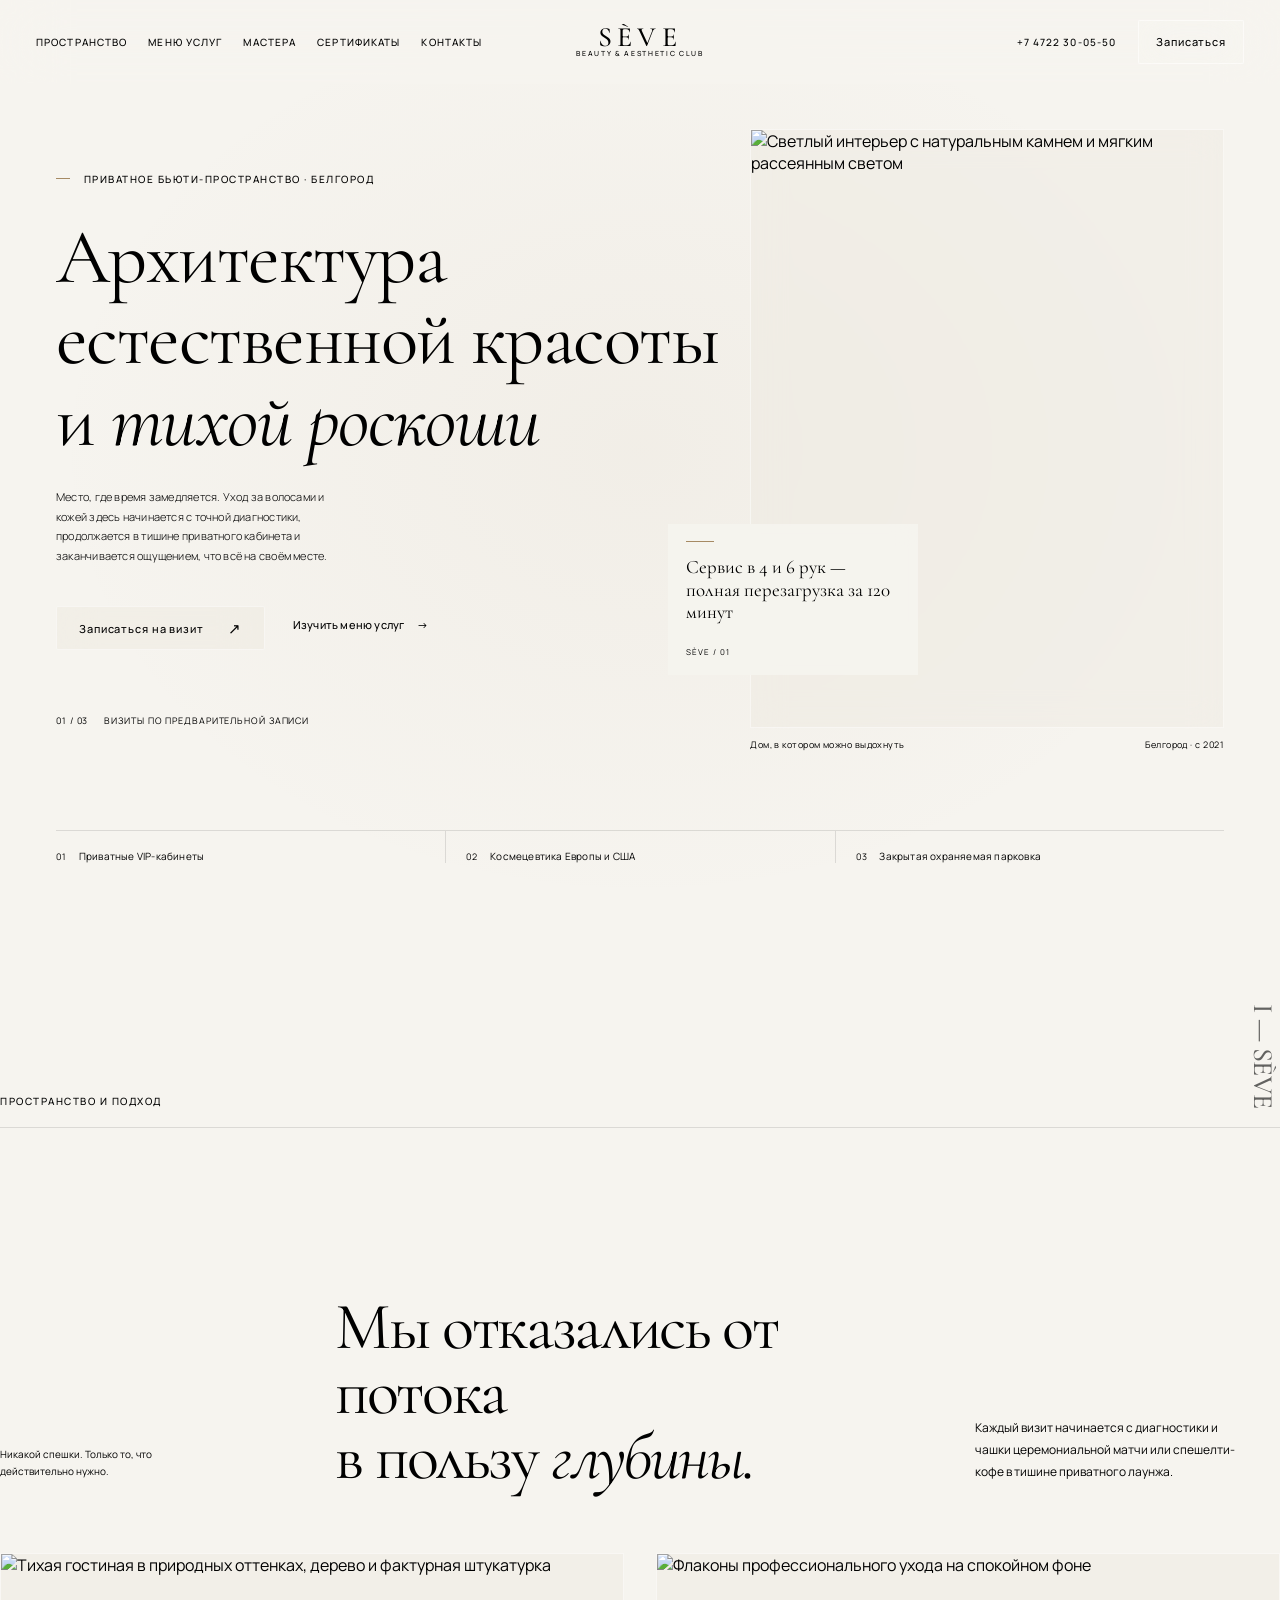
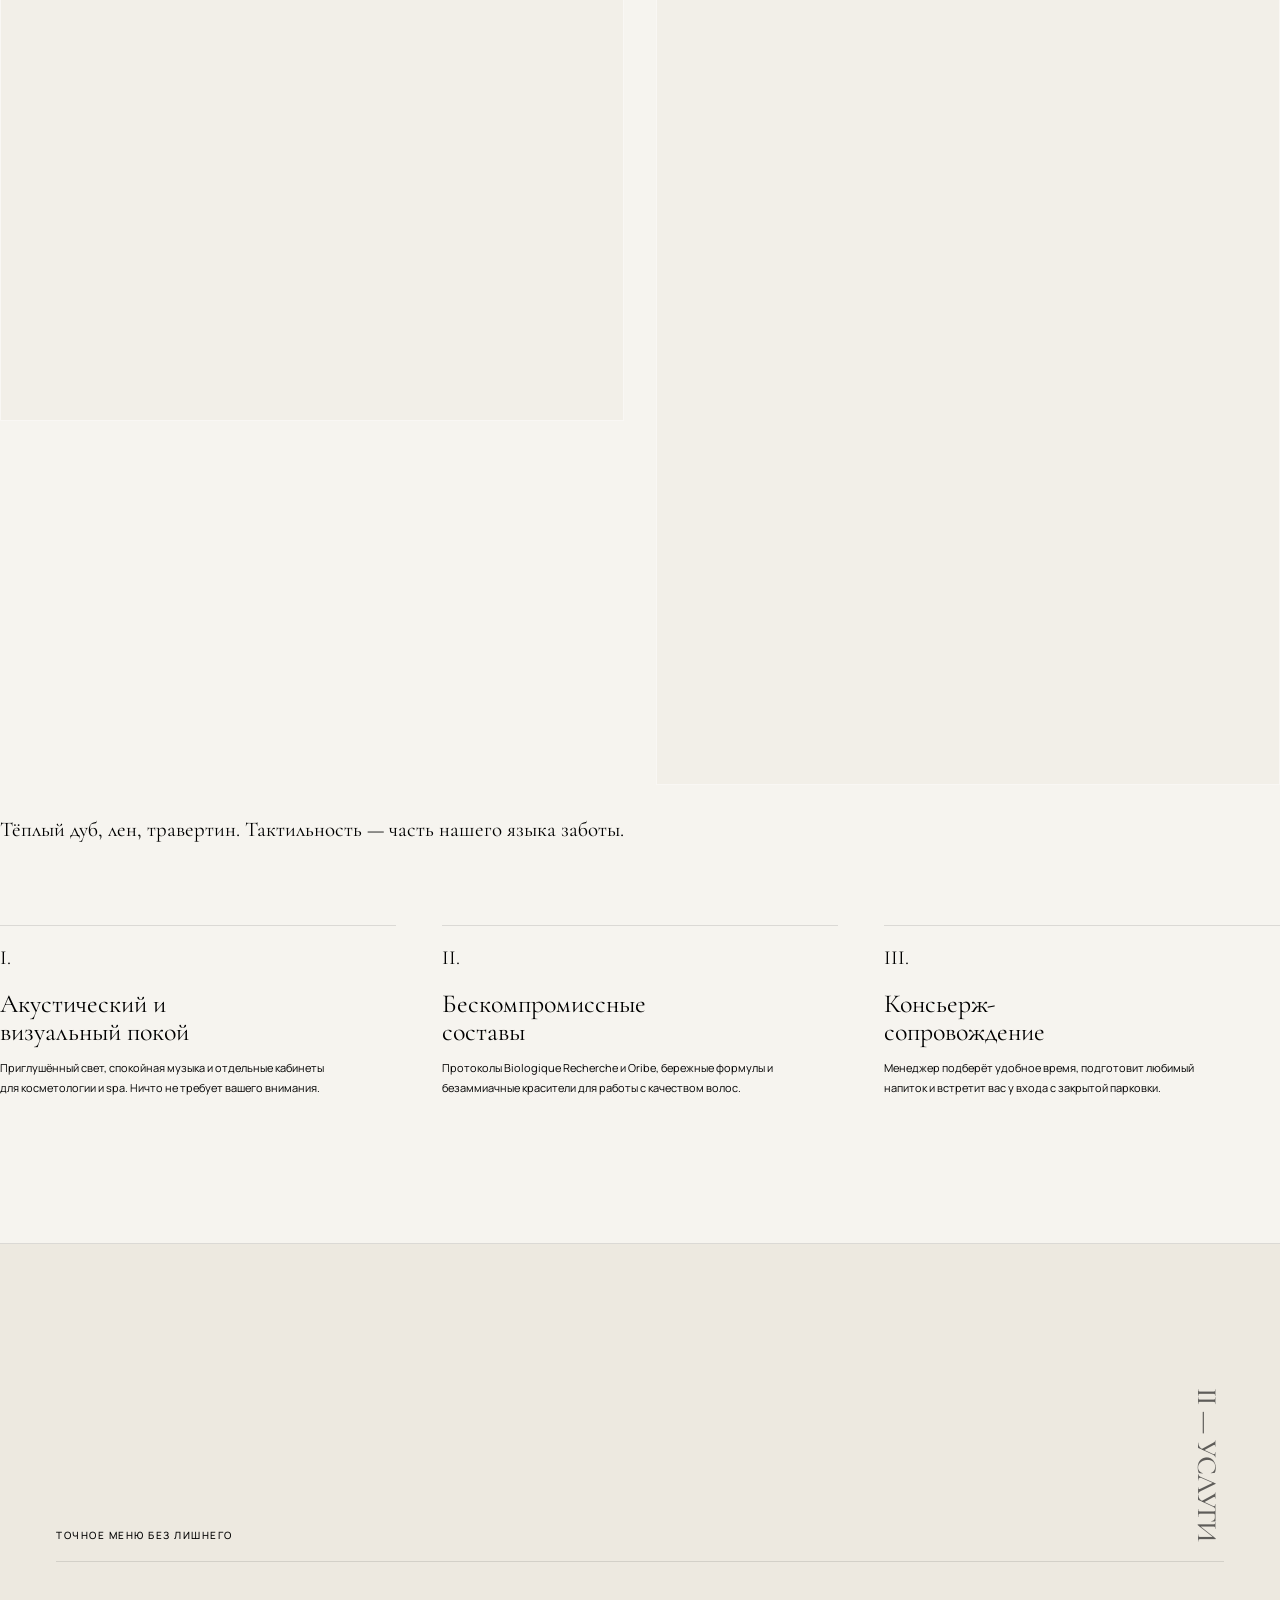
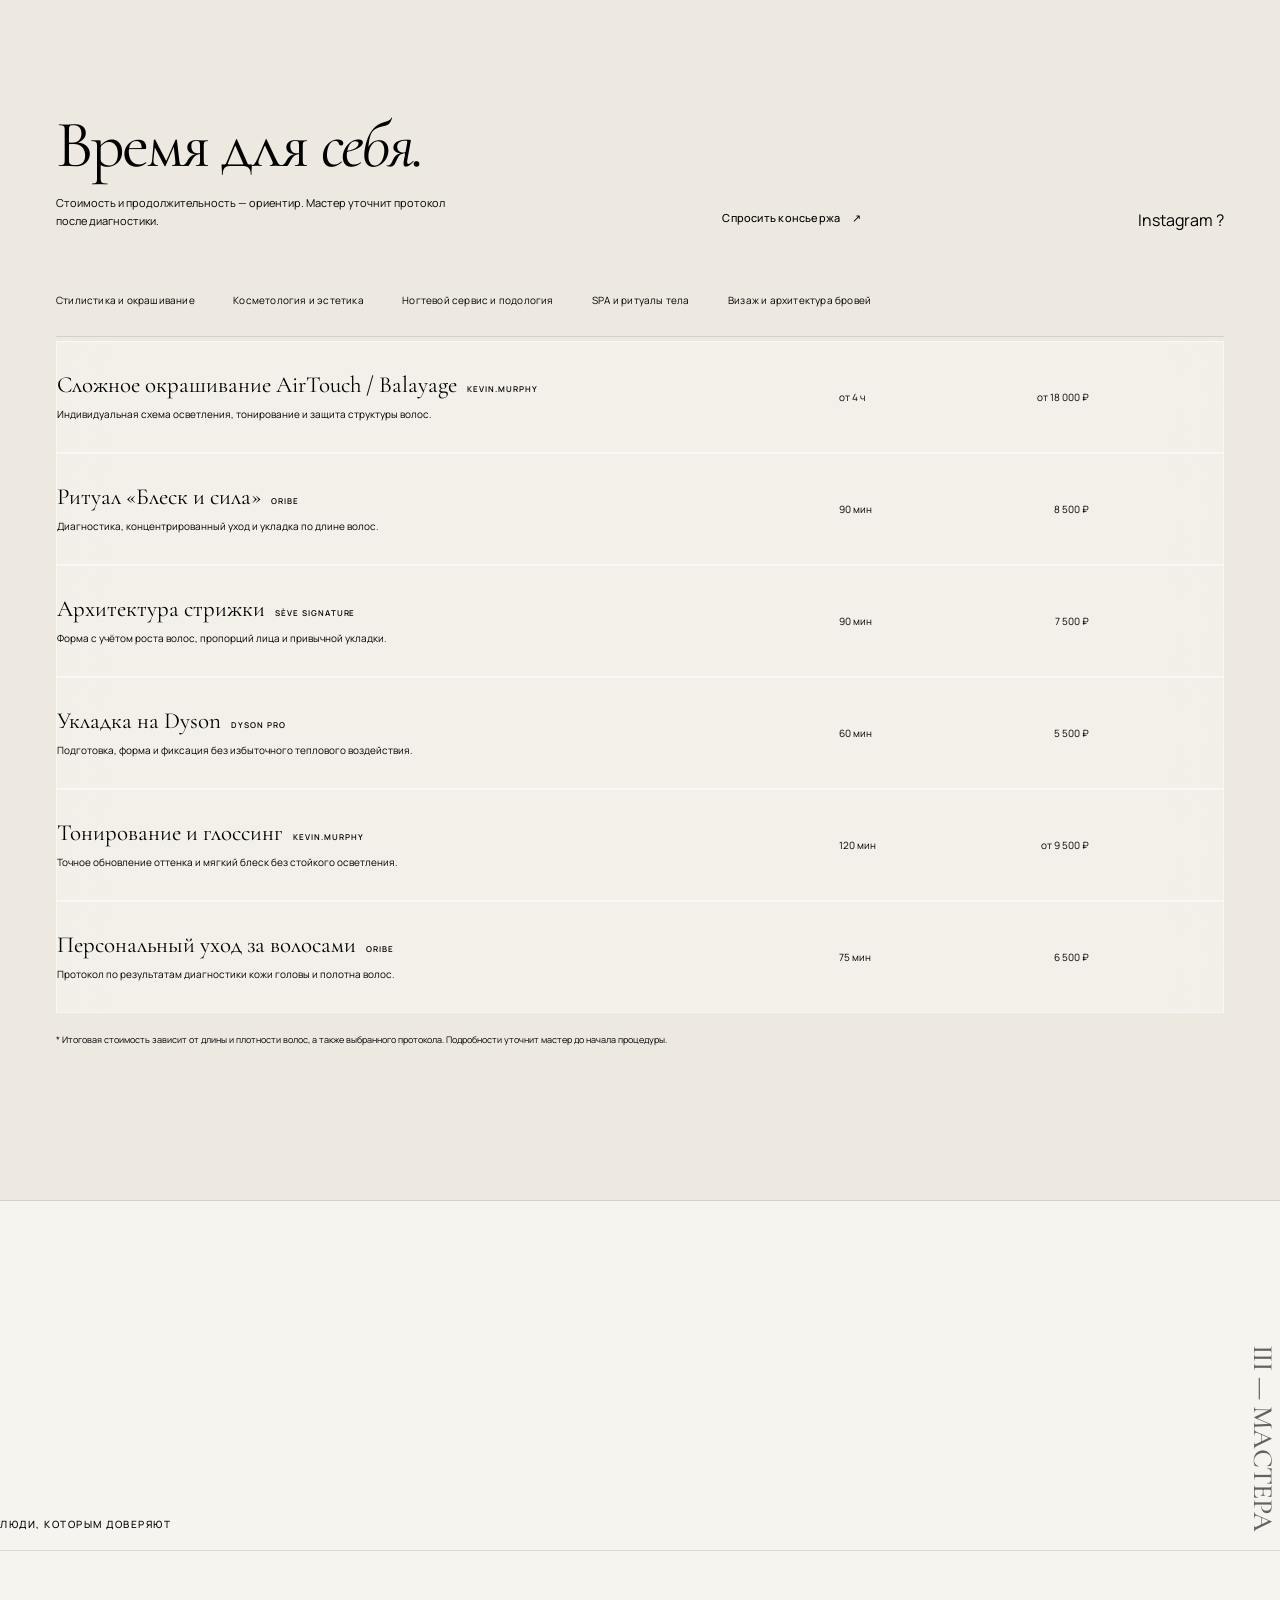
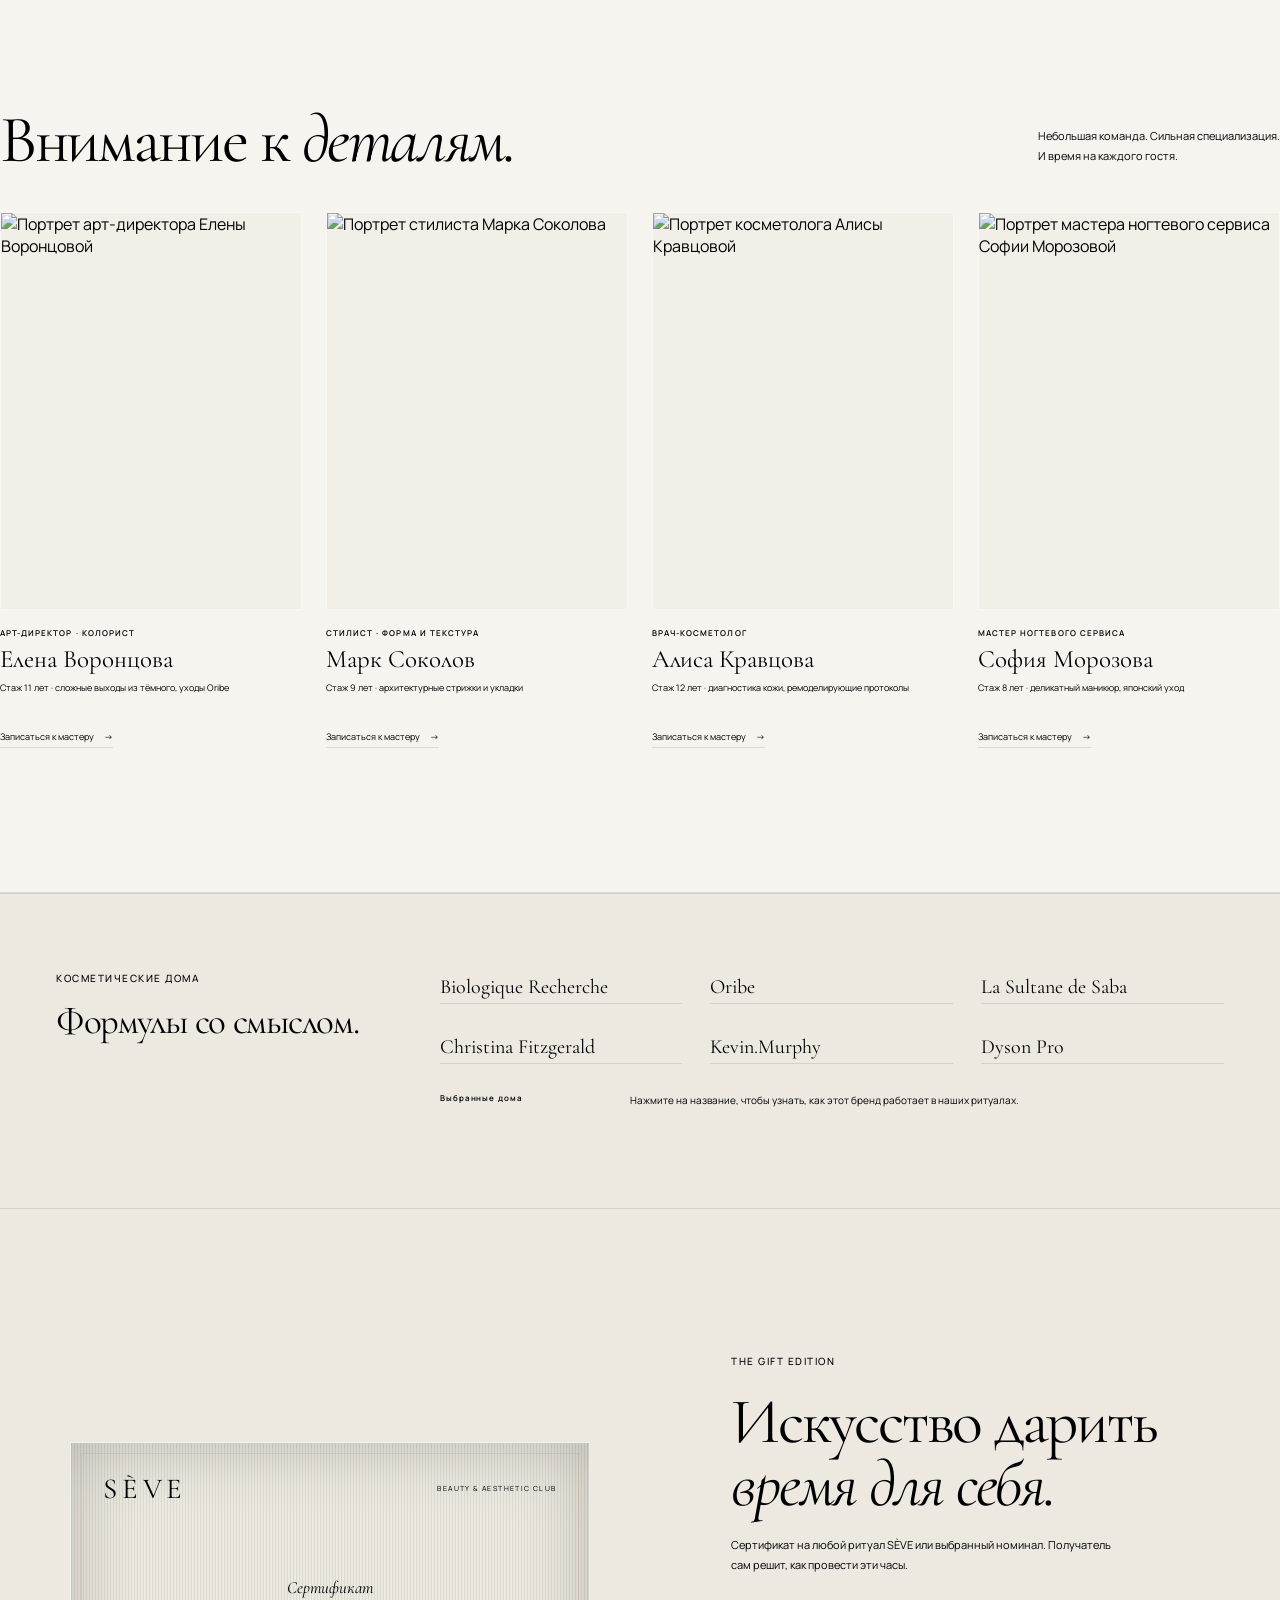
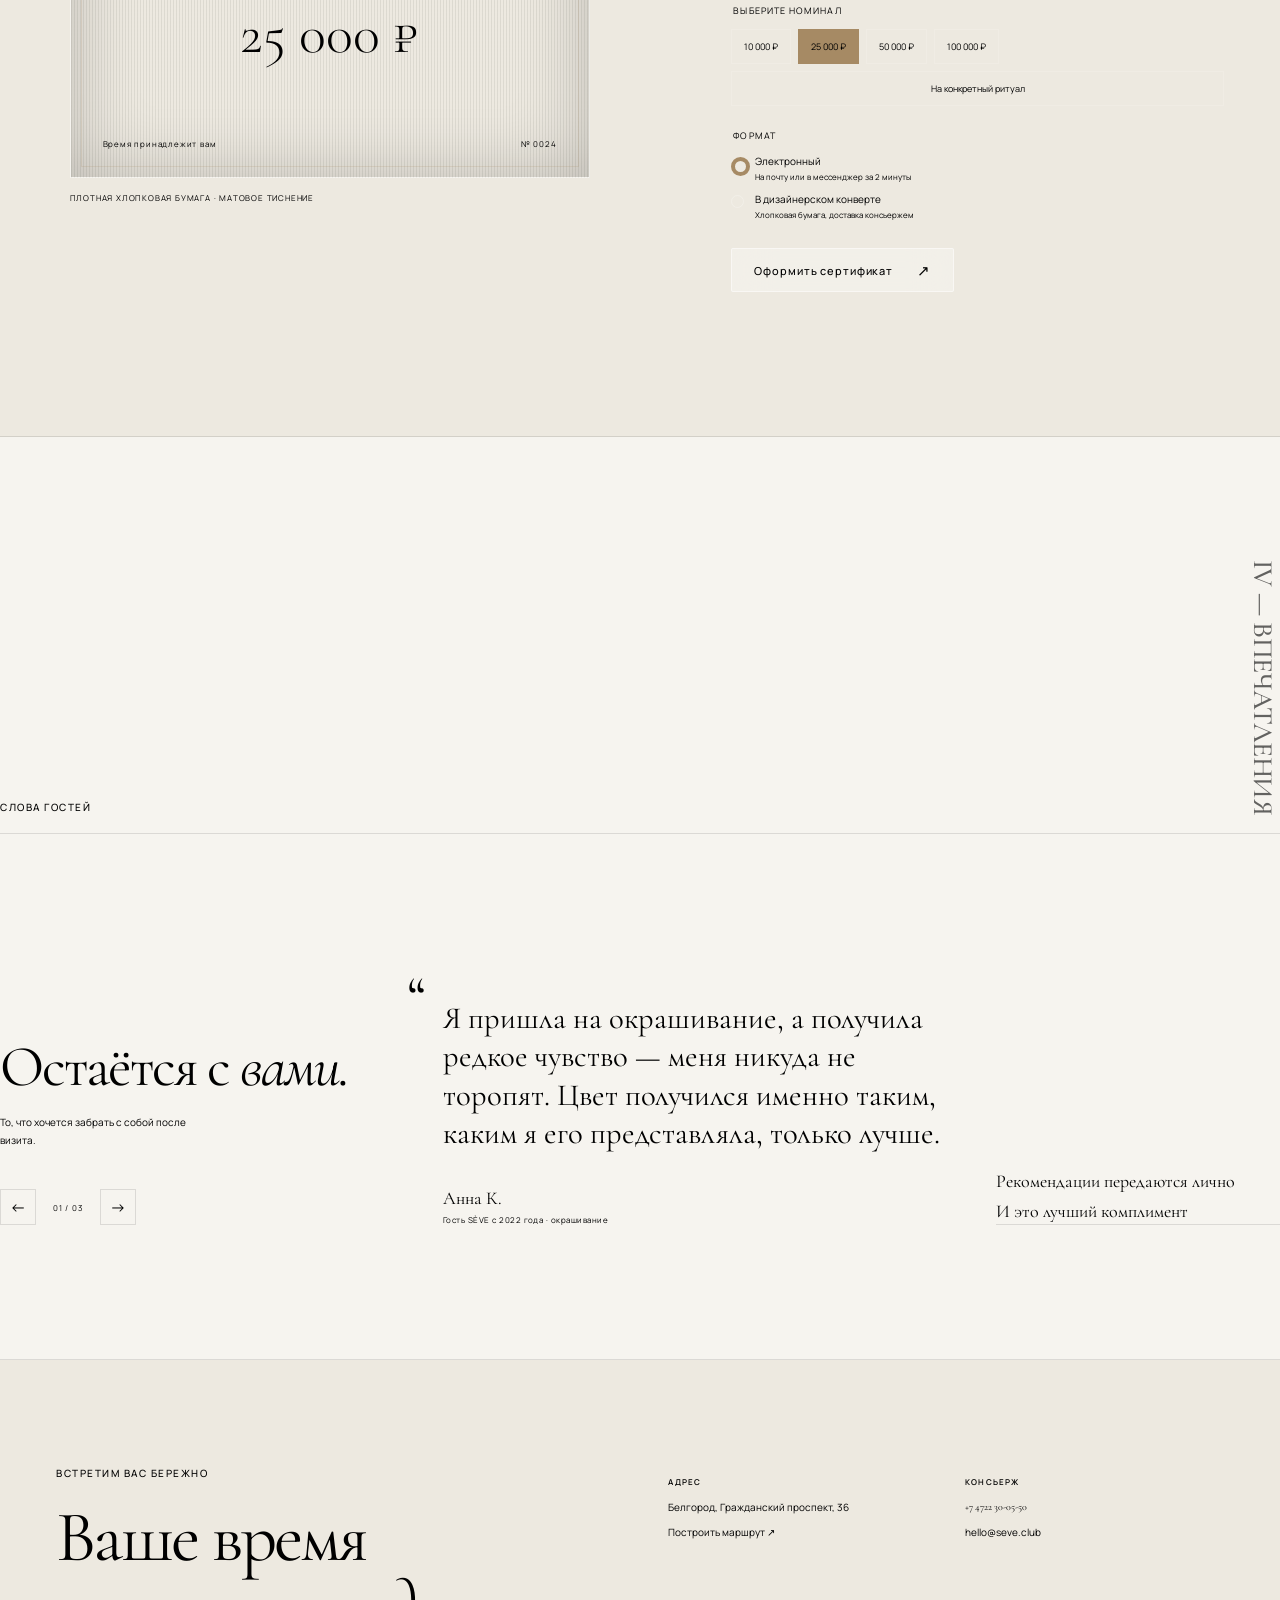
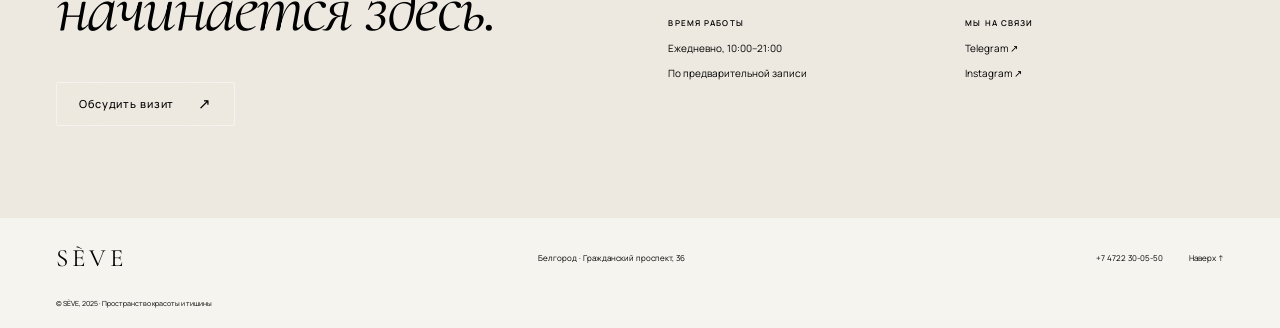
==== index.html @ fce8a70e "Publish SÈVE salon website Co-authored-by: Copilot <223556219+Copilot@users.noreply.github.com>" ====
<!doctype html>
<html lang="ru">
  <head>
    <meta charset="utf-8" />
    <meta name="viewport" content="width=device-width, initial-scale=1" />
    <meta name="theme-color" content="#f6f4ef" />
    <meta
      name="description"
      content="SÈVE — приватное бьюти-пространство в Белгороде. Косметология, стилистика, spa-ритуалы и сервис в четыре и шесть рук."
    />
    <title>SÈVE — пространство красоты и тишины</title>
    <link rel="preconnect" href="https://fonts.googleapis.com" />
    <link rel="preconnect" href="https://fonts.gstatic.com" crossorigin />
    <link
      href="https://fonts.googleapis.com/css2?family=Cormorant+Garamond:ital,wght@0,300;0,400;0,500;0,600;1,400;1,500&family=Manrope:wght@300;400;500;600&display=swap"
      rel="stylesheet"
    />
    <link rel="stylesheet" href="styles.css" />
    <script type="module" src="script.js?v=liquid-glass"></script>
  </head>
  <body>
    <div class="page-loader">
      <mark>SÈVE</mark>
    </div>
    <a class="skip-link" href="#main">Перейти к содержанию</a>
    <header class="site-header" id="top">
      <div class="header-inner">
        <nav class="desktop-nav" aria-label="Главная навигация">
          <a href="#space">Пространство</a><a href="#menu">Меню услуг</a
          ><a href="#team">Мастера</a><a href="#gifts">Сертификаты</a
          ><a href="#contacts">Контакты</a>
        </nav>
        <a class="wordmark" href="#top" aria-label="SÈVE — на главную"
          ><span>SÈVE</span><small>BEAUTY &amp; AESTHETIC CLUB</small></a
        >
        <div class="header-actions">
          <a class="header-phone" href="tel:+74722300550">+7 4722 30-05-50</a
          ><button
            class="button button-outline header-book"
            type="button"
            data-booking-open
          >
            Записаться</button
          ><button
            class="menu-toggle"
            type="button"
            aria-label="Открыть меню"
            aria-expanded="false"
            aria-controls="mobile-menu"
          >
            <span></span><span></span>
          </button>
        </div>
      </div>
      <nav
        class="mobile-menu"
        id="mobile-menu"
        aria-label="Мобильная навигация"
        inert
      >
        <div class="mobile-menu-links">
          <a href="#space"><span>01</span> Пространство</a
          ><a href="#menu"><span>02</span> Меню услуг</a
          ><a href="#team"><span>03</span> Мастера</a
          ><a href="#gifts"><span>04</span> Сертификаты</a
          ><a href="#contacts"><span>05</span> Контакты</a>
        </div>
        <div class="mobile-menu-contact">
          <span>Консьерж</span><a href="tel:+74722300550">+7 4722 30-05-50</a
          ><a href="https://t.me/seveclub" target="_blank" rel="noreferrer"
            >Написать в Telegram ↗</a
          ><a href="https://instagram.com/seve.club" target="_blank" rel="noreferrer"
            >Instagram ↗</a
          >
        </div>
      </nav>
    </header>
    <main id="main">
      <section class="hero page-shell" aria-labelledby="hero-title">
        <div class="hero-copy">
          <p class="eyebrow">
            <span class="eyebrow-mark"></span> Приватное бьюти-пространство ·
            Белгород
          </p>
          <h1 id="hero-title">
            Архитектура естественной красоты и <em>тихой роскоши</em>
          </h1>
          <p class="hero-manifest">
            Место, где время замедляется. Уход за волосами и кожей здесь
            начинается с точной диагностики, продолжается в тишине приватного
            кабинета и заканчивается ощущением, что всё на своём месте.
          </p>
          <div class="hero-actions">
            <button class="button button-dark" type="button" data-booking-open>
              Записаться на визит <span aria-hidden="true">↗</span></button
            ><a class="text-link" href="#menu"
              >Изучить меню услуг <span aria-hidden="true">→</span></a
            >
          </div>
          <div class="hero-note">
            <span>01 / 03</span><span>Визиты по предварительной записи</span>
          </div>
        </div>
        <div class="hero-visual">
          <div class="image-frame hero-image">
            <img
              src="https://images.unsplash.com/photo-1600210492486-724fe5c67fb0?auto=format&amp;fit=crop&amp;w=1200&amp;q=85"
              alt="Светлый интерьер с натуральным камнем и мягким рассеянным светом"
              fetchpriority="high"
            />
          </div>
          <div class="image-caption">
            <span>Дом, в котором можно выдохнуть</span
            ><span>Белгород · с 2021</span>
          </div>
          <div class="hero-callout">
            <span class="callout-rule"></span>
            <p>Сервис в 4 и 6 рук —<br />полная перезагрузка за 120 минут</p>
            <span class="callout-index">SÈVE / 01</span>
          </div>
        </div>
        <div class="hero-facts" aria-label="Особенности пространства">
          <p><span>01</span> Приватные VIP-кабинеты</p>
          <p><span>02</span> Космецевтика Европы и США</p>
          <p><span>03</span> Закрытая охраняемая парковка</p>
        </div>
      </section>
      <section
        class="story section-space"
        id="space"
        aria-labelledby="story-title"
      >
        <div class="section-heading">
          <p class="eyebrow">Пространство и подход</p>
          <span class="section-index">I — SÈVE</span>
        </div>
        <div class="story-intro">
          <p class="story-kicker">
            Никакой спешки. Только то, что действительно нужно.
          </p>
          <h2 id="story-title">
            Мы отказались от потока<br />в пользу <em>глубины.</em>
          </h2>
          <p class="story-lead">
            Каждый визит начинается с диагностики и чашки церемониальной матчи
            или спешелти-кофе в тишине приватного лаунжа.
          </p>
        </div>
        <div class="story-gallery">
          <figure class="image-frame story-wide">
            <img
              src="https://images.unsplash.com/photo-1600607687939-ce8a6c25118c?auto=format&amp;fit=crop&amp;w=1500&amp;q=85"
              alt="Тихая гостиная в природных оттенках, дерево и фактурная штукатурка"
              loading="lazy"
            />
            <figcaption>
              01 / Материалы, которые хочется рассматривать
            </figcaption>
          </figure>
          <figure class="image-frame story-detail">
            <img
              src="https://images.unsplash.com/photo-1608571423902-eed4a5ad8108?auto=format&amp;fit=crop&amp;w=900&amp;q=85"
              alt="Флаконы профессионального ухода на спокойном фоне"
              loading="lazy"
            />
            <figcaption>02 / Ритуал начинается до процедуры</figcaption>
          </figure>
          <p class="gallery-note">
            Тёплый дуб, лен, травертин. Тактильность — часть нашего языка
            заботы.
          </p>
        </div>
        <div class="ritual-grid">
          <article class="ritual-item">
            <span class="roman">I.</span>
            <h3>Акустический и визуальный покой</h3>
            <p>
              Приглушённый свет, спокойная музыка и отдельные кабинеты для
              косметологии и spa. Ничто не требует вашего внимания.
            </p>
          </article>
          <article class="ritual-item">
            <span class="roman">II.</span>
            <h3>Бескомпромиссные составы</h3>
            <p>
              Протоколы Biologique Recherche и Oribe, бережные формулы и
              безаммиачные красители для работы с качеством волос.
            </p>
          </article>
          <article class="ritual-item">
            <span class="roman">III.</span>
            <h3>Консьерж-сопровождение</h3>
            <p>
              Менеджер подберёт удобное время, подготовит любимый напиток и
              встретит вас у входа с закрытой парковки.
            </p>
          </article>
        </div>
      </section>
      <section
        class="menu-section section-space"
        id="menu"
        aria-labelledby="menu-title"
      >
        <div class="section-heading">
          <p class="eyebrow">Точное меню без лишнего</p>
          <span class="section-index">II — УСЛУГИ</span>
        </div>
        <div class="menu-title-row">
          <div>
            <h2 id="menu-title">Время для <em>себя.</em></h2>
            <p>
              Стоимость и продолжительность — ориентир. Мастер уточнит протокол
              после диагностики.
            </p>
          </div>
          <a class="text-link menu-contact-link" href="#contacts"
            >Спросить консьержа <span aria-hidden="true">↗</span></a
          ><a href="https://instagram.com/seve.club" target="_blank" rel="noreferrer"
            >Instagram ?</a
          >
        </div>
        <div
          class="service-tabs"
          role="tablist"
          aria-label="Категории услуг"
        ></div>
        <div
          class="service-panel"
          id="service-panel"
          role="tabpanel"
          aria-live="polite"
          aria-label="Услуги выбранной категории"
        >
          <div class="service-list"></div>
        </div>
        <p class="menu-footnote">
          * Итоговая стоимость зависит от длины и плотности волос, а также
          выбранного протокола. Подробности уточнит мастер до начала процедуры.
        </p>
      </section>
      <section
        class="team-section section-space"
        id="team"
        aria-labelledby="team-title"
      >
        <div class="section-heading">
          <p class="eyebrow">Люди, которым доверяют</p>
          <span class="section-index">III — МАСТЕРА</span>
        </div>
        <div class="team-title-row">
          <h2 id="team-title">Внимание к <em>деталям.</em></h2>
          <p>
            Небольшая команда. Сильная специализация.<br />И время на каждого
            гостя.
          </p>
        </div>
        <div class="team-grid">
          <article class="master">
            <div class="image-frame master-photo">
              <img
                src="https://images.unsplash.com/photo-1580489944761-15a19d654956?auto=format&amp;fit=crop&amp;w=800&amp;q=85"
                alt="Портрет арт-директора Елены Воронцовой"
                loading="lazy"
              />
            </div>
            <p class="master-role">Арт-директор · колорист</p>
            <h3>Елена Воронцова</h3>
            <p class="master-focus">
              Стаж 11 лет · сложные выходы из тёмного, уходы Oribe
            </p>
            <button
              class="master-link"
              type="button"
              data-master-book="Елена Воронцова"
            >
              Записаться к мастеру <span>→</span>
            </button>
          </article>
          <article class="master">
            <div class="image-frame master-photo">
              <img
                src="https://images.unsplash.com/photo-1500648767791-00dcc994a43e?auto=format&amp;fit=crop&amp;w=800&amp;q=85"
                alt="Портрет стилиста Марка Соколова"
                loading="lazy"
              />
            </div>
            <p class="master-role">Стилист · форма и текстура</p>
            <h3>Марк Соколов</h3>
            <p class="master-focus">
              Стаж 9 лет · архитектурные стрижки и укладки
            </p>
            <button
              class="master-link"
              type="button"
              data-master-book="Марк Соколов"
            >
              Записаться к мастеру <span>→</span>
            </button>
          </article>
          <article class="master">
            <div class="image-frame master-photo">
              <img
                src="https://images.unsplash.com/photo-1534528741775-53994a69daeb?auto=format&amp;fit=crop&amp;w=800&amp;q=85"
                alt="Портрет косметолога Алисы Кравцовой"
                loading="lazy"
              />
            </div>
            <p class="master-role">Врач-косметолог</p>
            <h3>Алиса Кравцова</h3>
            <p class="master-focus">
              Стаж 12 лет · диагностика кожи, ремоделирующие протоколы
            </p>
            <button
              class="master-link"
              type="button"
              data-master-book="Алиса Кравцова"
            >
              Записаться к мастеру <span>→</span>
            </button>
          </article>
          <article class="master">
            <div class="image-frame master-photo">
              <img
                src="https://images.unsplash.com/photo-1544005313-94ddf0286df2?auto=format&amp;fit=crop&amp;w=800&amp;q=85"
                alt="Портрет мастера ногтевого сервиса Софии Морозовой"
                loading="lazy"
              />
            </div>
            <p class="master-role">Мастер ногтевого сервиса</p>
            <h3>София Морозова</h3>
            <p class="master-focus">
              Стаж 8 лет · деликатный маникюр, японский уход
            </p>
            <button
              class="master-link"
              type="button"
              data-master-book="София Морозова"
            >
              Записаться к мастеру <span>→</span>
            </button>
          </article>
        </div>
      </section>
      <section class="brands-section" aria-labelledby="brands-title">
        <div class="brands-inner page-shell">
          <div class="brands-heading">
            <p class="eyebrow">Косметические дома</p>
            <h2 id="brands-title">Формулы со смыслом.</h2>
          </div>
          <div class="brand-list" role="list">
            <button
              type="button"
              class="brand-name"
              data-brand="BIOLOGIQUE RECHERCHE"
              data-description="Высокие концентрации активных компонентов и протоколы, которые косметолог подбирает после диагностики кожи."
              role="listitem"
            >
              Biologique Recherche</button
            ><button
              type="button"
              class="brand-name"
              data-brand="ORIBE"
              data-description="Уход за волосами с клинически продуманными формулами и текстурами, которые поддерживают результат салонного ритуала."
              role="listitem"
            >
              Oribe</button
            ><button
              type="button"
              class="brand-name"
              data-brand="LA SULTANE DE SABA"
              data-description="Восточные традиции ухода за телом, натуральные масла и композиции для продолжительных spa-ритуалов."
              role="listitem"
            >
              La Sultane de Saba</button
            ><button
              type="button"
              class="brand-name"
              data-brand="CHRISTINA FITZGERALD"
              data-description="Профессиональная система маникюра с бережными покрытиями и оттенками, созданными для естественного образа."
              role="listitem"
            >
              Christina Fitzgerald</button
            ><button
              type="button"
              class="brand-name"
              data-brand="KEVIN.MURPHY"
              data-description="Лёгкие формулы и выразительная текстура для укладок, которым не нужна тяжесть стайлинга."
              role="listitem"
            >
              Kevin.Murphy</button
            ><button
              type="button"
              class="brand-name"
              data-brand="DYSON PROFESSIONAL"
              data-description="Точная работа с температурой и воздушным потоком помогает сохранить качество волос во время укладки."
              role="listitem"
            >
              Dyson Pro
            </button>
          </div>
          <p class="brand-description" aria-live="polite">
            <span class="brand-description-name">Выбранные дома</span
            ><span class="brand-description-copy"
              >Нажмите на название, чтобы узнать, как этот бренд работает в
              наших ритуалах.</span
            >
          </p>
        </div>
      </section>
      <section
        class="gift-section section-space"
        id="gifts"
        aria-labelledby="gift-title"
      >
        <div class="gift-inner page-shell">
          <div
            class="gift-visual"
            aria-label="Предпросмотр подарочного сертификата"
          >
            <div class="gift-card" id="gift-card">
              <div class="gift-card-top">
                <span>SÈVE</span><span>BEAUTY &amp; AESTHETIC CLUB</span>
              </div>
              <div class="gift-card-center">
                <span>Сертификат</span
                ><strong class="gift-card-amount">25 000 ₽</strong>
              </div>
              <div class="gift-card-bottom">
                <span>Время принадлежит вам</span><span>№ 0024</span>
              </div>
            </div>
            <p class="gift-caption">
              Плотная хлопковая бумага · матовое тиснение
            </p>
          </div>
          <div class="gift-copy">
            <p class="eyebrow">The gift edition</p>
            <h2 id="gift-title">
              Искусство дарить<br /><em>время для себя.</em>
            </h2>
            <p class="gift-description">
              Сертификат на любой ритуал SÈVE или выбранный номинал. Получатель
              сам решит, как провести эти часы.
            </p>
            <fieldset class="gift-options">
              <legend>Выберите номинал</legend>
              <div class="amount-options">
                <label
                  ><input
                    type="radio"
                    name="gift-amount"
                    value="10 000 ₽"
                  /><span>10 000 ₽</span></label
                ><label
                  ><input
                    type="radio"
                    name="gift-amount"
                    value="25 000 ₽"
                    checked
                  /><span>25 000 ₽</span></label
                ><label
                  ><input
                    type="radio"
                    name="gift-amount"
                    value="50 000 ₽"
                  /><span>50 000 ₽</span></label
                ><label
                  ><input
                    type="radio"
                    name="gift-amount"
                    value="100 000 ₽"
                  /><span>100 000 ₽</span></label
                ><label class="ritual-option"
                  ><input
                    type="radio"
                    name="gift-amount"
                    value="На ритуал"
                  /><span>На конкретный ритуал</span></label
                >
              </div>
            </fieldset>
            <fieldset class="gift-options gift-format">
              <legend>Формат</legend>
              <label class="format-option"
                ><input
                  type="radio"
                  name="gift-format"
                  value="Электронный сертификат"
                  checked
                /><span>Электронный</span
                ><small>На почту или в мессенджер за 2 минуты</small></label
              ><label class="format-option"
                ><input
                  type="radio"
                  name="gift-format"
                  value="В дизайнерском конверте"
                /><span>В дизайнерском конверте</span
                ><small>Хлопковая бумага, доставка консьержем</small></label
              >
            </fieldset>
            <button class="button button-light" type="button" data-gift-order>
              Оформить сертификат <span aria-hidden="true">↗</span>
            </button>
          </div>
        </div>
      </section>
      <section
        class="press-section section-space"
        aria-labelledby="press-title"
      >
        <div class="section-heading">
          <p class="eyebrow">Слова гостей</p>
          <span class="section-index">IV — ВПЕЧАТЛЕНИЯ</span>
        </div>
        <div class="press-layout">
          <div class="press-heading">
            <h2 id="press-title">Остаётся с <em>вами.</em></h2>
            <p>То, что хочется забрать с собой после визита.</p>
            <div class="quote-controls">
              <button
                type="button"
                class="quote-control"
                data-review-prev
                aria-label="Предыдущий отзыв"
              >
                ←</button
              ><span class="quote-count"
                ><span data-review-current>01</span> / 03</span
              ><button
                type="button"
                class="quote-control"
                data-review-next
                aria-label="Следующий отзыв"
              >
                →
              </button>
            </div>
          </div>
          <figure class="review-quote">
            <span class="quote-mark">“</span>
            <blockquote data-review-text>
              Я пришла на окрашивание, а получила редкое чувство — меня никуда
              не торопят. Цвет получился именно таким, каким я его представляла,
              только лучше.
            </blockquote>
            <figcaption>
              <span data-review-author>Анна К.</span
              ><span data-review-detail
                >Гость SÈVE с 2022 года · окрашивание</span
              >
            </figcaption>
          </figure>
          <div class="press-note">
            <span>Рекомендации передаются лично</span
            ><span>И это лучший комплимент</span>
          </div>
        </div>
      </section>
      <section
        class="contact-section"
        id="contacts"
        aria-labelledby="contact-title"
      >
        <div class="contact-inner page-shell">
          <div class="contact-main">
            <p class="eyebrow">Встретим вас бережно</p>
            <h2 id="contact-title">
              Ваше время<br /><em>начинается здесь.</em>
            </h2>
            <button class="button button-dark" type="button" data-booking-open>
              Обсудить визит <span aria-hidden="true">↗</span>
            </button>
          </div>
          <div class="contact-details">
            <div>
              <span class="contact-label">Адрес</span>
              <p>Белгород, Гражданский проспект, 36</p>
              <a
                href="https://yandex.ru/maps/?text=Белгород%2C%20Гражданский%20проспект%2C%2036"
                target="_blank"
                rel="noreferrer"
                >Построить маршрут ↗</a
              >
            </div>
            <div>
              <span class="contact-label">Консьерж</span
              ><a class="contact-phone" href="tel:+74722300550"
                >+7 4722 30-05-50</a
              ><a href="mailto:hello@seve.club">hello@seve.club</a>
            </div>
            <div>
              <span class="contact-label">Время работы</span>
              <p>Ежедневно, 10:00–21:00</p>
              <p>По предварительной записи</p>
            </div>
            <div class="contact-social">
              <span class="contact-label">Мы на связи</span
              ><a href="https://t.me/seveclub" target="_blank" rel="noreferrer"
                >Telegram ↗</a
              ><a href="https://instagram.com/seve.club" target="_blank" rel="noreferrer"
                >Instagram ↗</a
              >
            </div>
          </div>
        </div>
      </section>
    </main>
    <footer class="site-footer">
      <div class="footer-inner page-shell">
        <a class="footer-wordmark" href="#top">SÈVE</a>
        <p>Белгород · Гражданский проспект, 36</p>
        <a href="tel:+74722300550">+7 4722 30-05-50</a
        ><a href="#top" class="back-to-top">Наверх ↑</a
        ><small>© SÈVE, 2025 · Пространство красоты и тишины</small>
      </div>
    </footer>
    <dialog class="booking-dialog" aria-labelledby="dialog-title">
      <button class="dialog-close" type="button" aria-label="Закрыть окно">
        ×
      </button>
      <div class="dialog-layout">
        <div class="dialog-aside">
          <p class="eyebrow">SÈVE · Консьерж</p>
          <h2 id="dialog-title">Ваш следующий<br /><em>ритуал.</em></h2>
          <p>
            Оставьте контакт, и консьерж свяжется с вами, чтобы спокойно
            подобрать время и ответить на вопросы.
          </p>
          <div class="dialog-aside-contact">
            <span>Можно позвонить напрямую</span
            ><a href="tel:+74722300550">+7 4722 30-05-50</a>
          </div>
        </div>
        <form class="booking-form">
          <input
            type="hidden"
            name="request-type"
            value="Запись на визит"
          /><label class="field-label"
            >Ваше имя<input
              name="name"
              autocomplete="name"
              placeholder="Как к вам обращаться"
              required /></label
          ><label class="field-label"
            >Телефон<input
              name="phone"
              type="tel"
              autocomplete="tel"
              placeholder="+7 (___) ___-__-__"
              required
              pattern="[+0-9][0-9()\-\s]{9,}" /></label
          ><div class="field-label"
            >Категория
            <div class="custom-select" data-custom-select="category">
              <input type="hidden" name="category" value="" />
              <button class="custom-select-trigger" type="button" aria-haspopup="listbox" aria-expanded="false">
                <span data-select-label>Выберите направление</span><span aria-hidden="true">⌄</span>
              </button>
              <div class="custom-select-menu" role="listbox"></div>
            </div></div
          ><div class="field-label"
            >Услуга
            <div class="custom-select" data-custom-select="service">
              <input type="hidden" name="service" value="" />
              <button class="custom-select-trigger" type="button" aria-haspopup="listbox" aria-expanded="false">
                <span data-select-label>Можно выбрать позже</span><span aria-hidden="true">⌄</span>
              </button>
              <div class="custom-select-menu" role="listbox"></div>
            </div></div
          ><div class="field-label"
            >Мастер
            <div class="custom-select" data-custom-select="master">
              <input type="hidden" name="master" value="" />
              <button class="custom-select-trigger" type="button" aria-haspopup="listbox" aria-expanded="false">
                <span data-select-label>Подобрать с консьержем</span><span aria-hidden="true">⌄</span>
              </button>
              <div class="custom-select-menu" role="listbox">
                <button type="button" role="option" data-value="">Подобрать с консьержем</button>
                <button type="button" role="option" data-value="Елена Воронцова">Елена Воронцова</button>
                <button type="button" role="option" data-value="Марк Соколов">Марк Соколов</button>
                <button type="button" role="option" data-value="Алиса Кравцова">Алиса Кравцова</button>
                <button type="button" role="option" data-value="София Морозова">София Морозова</button>
              </div>
            </div></div
          ><label class="field-label"
            >Пожелания<textarea
              name="message"
              rows="2"
              placeholder="Удобное время, выбранный ритуал"
            ></textarea></label
          ><label class="consent-check"
            ><input type="checkbox" name="consent" required /><span
              >Согласен(на) на обработку персональных данных</span
            ></label
          ><button class="button button-dark form-submit" type="submit">
            Отправить запрос <span aria-hidden="true">↗</span>
          </button>
          <p class="form-status" aria-live="polite"></p>
        </form>
      </div>
    </dialog>
  </body>
</html>
---- styles.css ----
:root {
  color-scheme: light;
  --bg-canvas: #f6f4ef;
  --bg-surface: #ede9e0;
  --bg-dark: #ede9e0;
  --text-primary: #1a1918;
  --text-muted: #6e6a63;
  --accent-bronze: #a68a64;
  --border-hairline: rgba(26, 25, 24, 0.12);
  --glass-bg: rgba(246, 244, 239, 0.58);
  --glass-highlight: rgba(255, 255, 255, 0.38);
  --glass-border: rgba(255, 255, 255, 0.48);
  --ease-luxury: cubic-bezier(0.22, 1, 0.36, 1);
  --font-display: "Cormorant Garamond", Georgia, serif;
  --font-body: "Manrope", sans-serif;
  font-family: var(--font-body);
  color: var(--text-primary);
  background: var(--bg-canvas);
  font-synthesis: none;
  text-rendering: optimizeLegibility;
  scroll-behavior: smooth;
}

* {
  box-sizing: border-box;
  -webkit-tap-highlight-color: transparent;
}

html {
  touch-action: manipulation;
}
body {
  margin: 0;
  min-width: 320px;
  background: var(--bg-canvas);
}
body.dialog-open {
  overflow: hidden;
}
button,
input,
select,
textarea {
  font: inherit;
}
button,
a {
  -webkit-tap-highlight-color: transparent;
}
a {
  color: inherit;
  text-decoration: none;
}
button {
  color: inherit;
}
img {
  display: block;
  width: 100%;
  height: 100%;
  object-fit: cover;
}
::selection {
  color: var(--bg-canvas);
  background: var(--text-primary);
}
.page-shell {
  width: min(100% - 112px, 1440px);
  margin-inline: auto;
}
.section-space {
  padding-block: 144px;
}
.skip-link {
  position: fixed;
  z-index: 100;
  top: 12px;
  left: 12px;
  padding: 12px 16px;
  color: var(--bg-canvas);
  background: var(--bg-dark);
  transform: translateY(-160%);
}
.skip-link:focus {
  transform: translateY(0);
}
.site-header {
  position: fixed;
  z-index: 20;
  inset: 0 0 auto;
  height: 84px;
  border-bottom: 1px solid transparent;
  transition:
    height 650ms var(--ease-luxury),
    background 650ms var(--ease-luxury),
    border-color 650ms var(--ease-luxury),
    backdrop-filter 650ms var(--ease-luxury);
}
.site-header.is-scrolled {
  height: 68px;
  background: rgba(246, 244, 239, 0.9);
  border-color: var(--border-hairline);
  backdrop-filter: blur(16px);
  -webkit-backdrop-filter: blur(16px);
}
.header-inner {
  display: grid;
  width: min(100% - 72px, 1600px);
  height: 100%;
  grid-template-columns: 1fr auto 1fr;
  align-items: center;
  margin-inline: auto;
}
.desktop-nav {
  display: flex;
  align-items: center;
  gap: clamp(14px, 1.65vw, 28px);
}
.desktop-nav a,
.header-phone {
  position: relative;
  font-size: 10px;
  font-weight: 500;
  letter-spacing: 0.11em;
  text-transform: uppercase;
  white-space: nowrap;
}
.desktop-nav a::after {
  position: absolute;
  right: 0;
  bottom: -6px;
  left: 0;
  height: 1px;
  background: currentColor;
  content: "";
  transform: scaleX(0);
  transform-origin: left;
  transition: transform 650ms var(--ease-luxury);
}
.desktop-nav a:hover::after,
.desktop-nav a:focus-visible::after {
  transform: scaleX(1);
}
.wordmark {
  display: grid;
  justify-items: center;
  gap: 1px;
  font-family: var(--font-display);
  font-size: 28px;
  font-weight: 500;
  letter-spacing: 0.18em;
  line-height: 0.9;
}
.wordmark small {
  font-family: var(--font-body);
  font-size: 7px;
  font-weight: 500;
  letter-spacing: 0.24em;
}
.header-actions {
  display: flex;
  align-items: center;
  justify-content: flex-end;
  gap: 22px;
}
.button {
  display: inline-flex;
  min-height: 52px;
  align-items: center;
  justify-content: center;
  gap: 24px;
  padding: 0 22px;
  border: 1px solid transparent;
  border-radius: 2px;
  cursor: pointer;
  font-size: 11px;
  font-weight: 500;
  letter-spacing: 0.08em;
  transition:
    color 650ms var(--ease-luxury),
    background 650ms var(--ease-luxury),
    border-color 650ms var(--ease-luxury);
}
.button span {
  font-size: 15px;
  transition: transform 650ms var(--ease-luxury);
}
.button:hover span {
  transform: translate(3px, -2px);
}
.button-dark {
  color: var(--text-primary);
  background: var(--bg-dark);
  border-color: var(--bg-dark);
}
.button-dark:hover {
  color: var(--accent-bronze);
  background: transparent;
  border-color: var(--accent-bronze);
}
.button-outline {
  min-height: 38px;
  padding-inline: 17px;
  color: var(--text-primary);
  background: transparent;
  border-color: var(--text-primary);
}
.button-outline:hover {
  color: var(--bg-canvas);
  background: var(--accent-bronze);
}
.menu-toggle {
  display: none;
  width: 42px;
  height: 42px;
  flex-direction: column;
  align-items: center;
  justify-content: center;
  gap: 6px;
  padding: 0;
  border: 0;
  background: none;
  cursor: pointer;
}
.menu-toggle span {
  width: 24px;
  height: 1px;
  background: currentColor;
  transition: transform 500ms var(--ease-luxury);
}
.menu-toggle[aria-expanded="true"] span:first-child {
  transform: translateY(3.5px) rotate(45deg);
}
.menu-toggle[aria-expanded="true"] span:last-child {
  transform: translateY(-3.5px) rotate(-45deg);
}
.mobile-menu {
  display: none;
}
.hero {
  position: relative;
  display: grid;
  min-height: 100svh;
  grid-template-columns: repeat(12, 1fr);
  align-content: center;
  align-items: center;
  column-gap: 22px;
  padding-top: 114px;
  padding-bottom: 142px;
}
.hero-copy {
  z-index: 2;
  grid-column: 1 / span 7;
  padding-top: 26px;
}
.eyebrow {
  margin: 0;
  color: var(--accent-bronze);
  font-size: 10px;
  font-weight: 500;
  letter-spacing: 0.15em;
  line-height: 1.6;
  text-transform: uppercase;
}
.eyebrow-mark {
  display: inline-block;
  width: 24px;
  height: 1px;
  margin: 0 9px 3px 0;
  background: var(--accent-bronze);
}
h1,
h2,
h3,
p,
figure,
blockquote {
  margin-top: 0;
}
h1,
h2,
h3 {
  font-family: var(--font-display);
  font-weight: 400;
}
h1 {
  max-width: 760px;
  margin: 30px 0 26px;
  font-size: clamp(3.7rem, 6.05vw, 6rem);
  letter-spacing: -0.035em;
  line-height: 0.98;
}
h1 em {
  color: var(--text-accent);
}
.hero-manifest {
  max-width: 470px;
  margin-bottom: 32px;
  color: var(--text-muted);
  font-size: 13px;
  font-weight: 300;
  line-height: 1.85;
}
.hero-actions {
  display: flex;
  align-items: center;
  gap: 28px;
}
.text-link {
  display: inline-flex;
  align-items: center;
  gap: 12px;
  font-size: 11px;
  font-weight: 500;
  letter-spacing: 0.02em;
}
.text-link span,
.master-link span {
  transition: transform 650ms var(--ease-luxury);
}
.text-link:hover span,
.master-link:hover span {
  transform: translateX(4px);
}
.hero-note {
  display: flex;
  gap: 16px;
  align-items: center;
  margin-top: 64px;
  color: var(--text-muted);
  font-size: 9px;
  letter-spacing: 0.1em;
  text-transform: uppercase;
}
.hero-note span:first-child {
  color: var(--accent-bronze);
}
.hero-visual {
  position: relative;
  grid-column: 8 / span 5;
  grid-row: 1;
  align-self: center;
  margin-top: 8px;
}
.image-frame {
  overflow: hidden;
  background: var(--bg-surface);
}
.image-frame img {
  transition: transform 900ms var(--ease-luxury);
}
.image-frame:hover img {
  transform: scale(1.035);
}
.hero-image {
  width: 100%;
  aspect-ratio: 0.79;
}
.hero-image img {
  object-position: 49% center;
}
.image-caption {
  display: flex;
  justify-content: space-between;
  gap: 12px;
  margin-top: 10px;
  color: var(--text-muted);
  font-size: 9px;
  letter-spacing: 0.05em;
}
.hero-callout {
  position: absolute;
  right: auto;
  bottom: 76px;
  left: -82px;
  width: 250px;
  padding: 17px 18px 15px;
  background: rgba(246, 244, 239, 0.9);
  backdrop-filter: blur(12px);
}
.callout-rule {
  display: block;
  width: 28px;
  height: 1px;
  margin-bottom: 14px;
  background: var(--accent-bronze);
}
.hero-callout p {
  margin-bottom: 15px;
  font-family: var(--font-display);
  font-size: 19px;
  line-height: 1.18;
}
.callout-index {
  color: var(--text-muted);
  font-size: 8px;
  letter-spacing: 0.13em;
}
.hero-facts {
  position: absolute;
  right: 0;
  bottom: 37px;
  left: 0;
  display: grid;
  grid-template-columns: repeat(3, 1fr);
  border-top: 1px solid var(--border-hairline);
}
.hero-facts p {
  display: flex;
  align-items: baseline;
  gap: 12px;
  margin: 0;
  padding: 18px 20px 0 0;
  font-size: 10px;
  letter-spacing: 0.02em;
}
.hero-facts p + p {
  padding-left: 20px;
  border-left: 1px solid var(--border-hairline);
}
.hero-facts span {
  color: var(--accent-bronze);
  font-size: 9px;
  letter-spacing: 0.1em;
}
.section-heading {
  display: flex;
  align-items: center;
  justify-content: space-between;
  padding-bottom: 18px;
  border-bottom: 1px solid var(--border-hairline);
}
.section-index {
  color: var(--text-muted);
  font-size: 9px;
  letter-spacing: 0.13em;
}
.story {
  padding-top: 104px;
}
.story-intro {
  display: grid;
  grid-template-columns: 1fr 2fr 1fr;
  align-items: end;
  gap: 30px;
  padding: 78px 0 64px;
}
.story-kicker {
  max-width: 180px;
  margin-bottom: 9px;
  color: var(--text-muted);
  font-size: 10px;
  line-height: 1.7;
}
.story-intro h2,
.menu-title-row h2,
.team-title-row h2,
.brands-heading h2,
.gift-copy h2,
.press-heading h2,
.contact-main h2 {
  margin: 0;
  font-size: clamp(3.25rem, 5.2vw, 5.4rem);
  letter-spacing: -0.035em;
  line-height: 0.98;
}
.story-intro h2 em,
.menu-title-row h2 em,
.team-title-row h2 em,
.gift-copy h2 em,
.press-heading h2 em,
.contact-main h2 em {
  color: var(--text-accent);
}
.story-lead {
  max-width: 260px;
  margin-bottom: 7px;
  color: var(--text-muted);
  font-size: 12px;
  line-height: 1.8;
}
.story-gallery {
  position: relative;
  min-height: 520px;
  display: grid;
  grid-template-columns: 1fr 1fr;
  grid-template-rows: auto auto;
  gap: 32px;
  align-items: start;
}
.story-wide {
  grid-column: 1;
  grid-row: 1 / 3;
  width: 100%;
  height: auto;
  aspect-ratio: 4 / 3;
  margin: 0;
  position: relative;
  border: 1px solid var(--border-hairline);
}
.story-wide img {
  width: 100%;
  height: 100%;
  object-fit: cover;
  object-position: center 57%;
  display: block;
}
.story-detail {
  grid-column: 2;
  grid-row: 1;
  width: 100%;
  height: auto;
  aspect-ratio: 3 / 4;
  margin: 0;
  border: 8px solid var(--bg-canvas);
  position: relative;
  z-index: 1;
}
.story-detail img {
  width: 100%;
  height: 100%;
  object-fit: cover;
  object-position: 48% center;
  display: block;
}
.story-gallery figcaption {
  position: absolute;
  bottom: -26px;
  left: 0;
  color: var(--text-muted);
  font-size: 9px;
  letter-spacing: 0.04em;
}
.story-detail figcaption {
  right: 0;
  left: auto;
  text-align: right;
}
.gallery-note {
  grid-column: 1 / -1;
  grid-row: 2;
  margin: 0;
  color: var(--text-muted);
  font-family: var(--font-display);
  font-size: 21px;
  line-height: 1.25;
  position: relative;
}
.ritual-grid {
  display: grid;
  grid-template-columns: repeat(3, 1fr);
  gap: 46px;
  margin-top: 82px;
}
.ritual-item {
  padding-top: 20px;
  border-top: 1px solid var(--border-hairline);
}
.roman {
  color: var(--accent-bronze);
  font-family: var(--font-display);
  font-size: 20px;
}
.ritual-item h3 {
  max-width: 260px;
  margin: 20px 0 13px;
  font-size: 26px;
  line-height: 1.05;
}
.ritual-item p {
  max-width: 340px;
  margin: 0;
  color: var(--text-muted);
  font-size: 11px;
  line-height: 1.85;
}
.menu-section {
  background: var(--bg-surface);
}
.menu-section > .section-heading,
.menu-section > .menu-title-row,
.menu-section > .service-tabs,
.menu-section > .service-panel,
.menu-section > .menu-footnote {
  width: min(100% - 112px, 1440px);
  margin-inline: auto;
}
.menu-title-row {
  display: flex;
  align-items: end;
  justify-content: space-between;
  gap: 32px;
  padding: 62px 0 43px;
}
.menu-title-row > div > p {
  max-width: 390px;
  margin: 17px 0 0;
  color: var(--text-muted);
  font-size: 11px;
  line-height: 1.7;
}
.menu-contact-link {
  margin-bottom: 6px;
}
.service-tabs {
  position: relative;
  display: flex;
  gap: clamp(18px, 3vw, 44px);
  overflow-x: auto;
  border-bottom: 1px solid var(--border-hairline);
  scrollbar-width: none;
}
.service-tabs::-webkit-scrollbar {
  display: none;
}
.service-tab {
  position: relative;
  flex: 0 0 auto;
  min-height: 62px;
  padding: 5px 0 16px;
  border: 0;
  background: none;
  color: var(--text-muted);
  cursor: pointer;
  font-size: 10px;
  letter-spacing: 0.02em;
  transition: color 400ms ease;
}
.service-tab:hover,
.service-tab[aria-selected="true"] {
  color: var(--text-primary);
}
.service-tab::after {
  position: absolute;
  right: 0;
  bottom: -1px;
  left: 0;
  height: 1px;
  background: var(--text-primary);
  content: "";
  transform: scaleX(0);
  transform-origin: left;
  transition: transform 650ms var(--ease-luxury);
}
.service-tab[aria-selected="true"]::after {
  transform: scaleX(1);
}
.service-list {
  padding-top: 4px;
}
.service-item {
  display: grid;
  grid-template-columns: minmax(0, 1fr) 100px 126px 96px;
  align-items: center;
  gap: 24px;
  min-height: 112px;
  padding: 16px 14px 16px 0;
  border-bottom: 1px solid var(--border-hairline);
  transition:
    background 650ms var(--ease-luxury),
    padding 650ms var(--ease-luxury);
}
.service-item:hover {
  padding-left: 12px;
  background: rgba(246, 244, 239, 0.48);
}
.service-main {
  min-width: 0;
  transition: transform 650ms var(--ease-luxury);
}
.service-item:hover .service-main {
  transform: translateX(5px);
}
.service-title-line {
  display: flex;
  flex-wrap: wrap;
  align-items: baseline;
  gap: 10px;
}
.service-title-line h3 {
  margin: 0;
  font-size: 23px;
  line-height: 1.1;
}
.service-brand {
  color: var(--accent-bronze);
  font-size: 8px;
  font-weight: 600;
  letter-spacing: 0.12em;
}
.service-main p {
  max-width: 600px;
  margin: 8px 0 0;
  color: var(--text-muted);
  font-size: 10px;
  line-height: 1.6;
}
.service-duration,
.service-price {
  color: var(--text-muted);
  font-size: 10px;
  white-space: nowrap;
}
.service-price {
  color: var(--text-primary);
  text-align: right;
}
.service-choose {
  justify-self: end;
  padding: 8px 0 8px 8px;
  border: 0;
  background: transparent;
  cursor: pointer;
  font-size: 10px;
  opacity: 0;
  transition: opacity 400ms ease;
}
.service-item:hover .service-choose,
.service-choose:focus-visible {
  opacity: 1;
}
.menu-footnote {
  margin-top: 19px;
  color: var(--text-muted);
  font-size: 9px;
  line-height: 1.7;
}
.team-title-row {
  display: flex;
  align-items: end;
  justify-content: space-between;
  gap: 24px;
  padding: 68px 0 40px;
}
.team-title-row > p {
  margin: 0 0 7px;
  color: var(--text-muted);
  font-size: 11px;
  line-height: 1.8;
}
.team-grid {
  display: grid;
  grid-template-columns: repeat(4, minmax(0, 1fr));
  gap: 24px;
}
.master-photo {
  aspect-ratio: 0.76;
  margin-bottom: 17px;
}
.master-photo img {
  filter: saturate(0.78);
}
.master-role {
  margin: 0 0 8px;
  color: var(--accent-bronze);
  font-size: 8px;
  font-weight: 600;
  letter-spacing: 0.13em;
  text-transform: uppercase;
}
.master h3 {
  margin: 0 0 8px;
  font-size: 25px;
  line-height: 1.05;
}
.master-focus {
  min-height: 37px;
  margin: 0;
  color: var(--text-muted);
  font-size: 9px;
  line-height: 1.7;
}
.master-link {
  display: inline-flex;
  gap: 10px;
  align-items: center;
  margin-top: 13px;
  padding: 0 0 4px;
  border: 0;
  border-bottom: 1px solid var(--border-hairline);
  background: transparent;
  cursor: pointer;
  font-size: 9px;
}
.brands-section {
  padding-block: 76px 70px;
  border-top: 1px solid var(--border-hairline);
  border-bottom: 1px solid var(--border-hairline);
  background: var(--bg-surface);
}
.brands-inner {
  display: grid;
  grid-template-columns: 0.8fr 2fr;
  column-gap: 70px;
}
.brands-heading h2 {
  margin-top: 18px;
  font-size: 37px;
}
.brand-list {
  display: grid;
  grid-template-columns: repeat(3, minmax(0, 1fr));
  align-content: center;
  gap: 26px 28px;
}
.brand-name {
  min-height: 34px;
  padding: 0;
  border: 0;
  border-bottom: 1px solid var(--border-hairline);
  background: transparent;
  color: var(--brand-text);
  cursor: pointer;
  font-family: var(--font-display);
  font-size: 20px;
  text-align: left;
  transition:
    color 450ms var(--ease-luxury),
    border-color 450ms var(--ease-luxury);
}
.brand-name:hover,
.brand-name[aria-pressed="true"] {
  color: var(--text-primary);
  border-color: var(--accent-bronze);
}
.brand-description {
  display: grid;
  grid-column: 2;
  grid-template-columns: 170px 1fr;
  gap: 20px;
  min-height: 46px;
  align-items: start;
  margin: 28px 0 0;
}
.brand-description-name {
  color: var(--accent-bronze);
  font-size: 8px;
  font-weight: 600;
  letter-spacing: 0.12em;
}
.brand-description-copy {
  max-width: 480px;
  color: var(--text-muted);
  font-size: 10px;
  line-height: 1.7;
}
.gift-section {
  overflow: hidden;
  color: var(--text-primary);
  background: var(--bg-surface);
}
.gift-inner {
  display: grid;
  grid-template-columns: 1fr 0.9fr;
  align-items: center;
  gap: clamp(60px, 10vw, 160px);
}
.gift-visual {
  display: grid;
  justify-items: center;
  padding: 20px 0;
}
.gift-card {
  position: relative;
  display: flex;
  width: min(100%, 520px);
  aspect-ratio: 1.55;
  flex-direction: column;
  justify-content: space-between;
  overflow: hidden;
  padding: 28px 32px;
  border: 1px solid var(--glass-border);
  background-color: var(--bg-surface);
  background-image:
    repeating-linear-gradient(
      0deg,
      rgba(246, 244, 239, 0.018) 0,
      rgba(246, 244, 239, 0.018) 1px,
      transparent 1px,
      transparent 4px
    ),
    repeating-linear-gradient(
      90deg,
      rgba(0, 0, 0, 0.07) 0,
      rgba(0, 0, 0, 0.07) 1px,
      transparent 1px,
      transparent 3px
    );
  box-shadow: inset 0 0 70px rgba(0, 0, 0, 0.2);
}
.gift-card::after {
  position: absolute;
  inset: 10px;
  border: 1px solid rgba(166, 138, 100, 0.18);
  content: "";
  pointer-events: none;
}
.gift-card-top,
.gift-card-bottom {
  position: relative;
  z-index: 1;
  display: flex;
  justify-content: space-between;
  align-items: center;
  color: var(--gift-text);
}
.gift-card-top span:first-child {
  font-family: var(--font-display);
  font-size: 29px;
  letter-spacing: 0.17em;
}
.gift-card-top span:last-child {
  font-size: 7px;
  letter-spacing: 0.2em;
}
.gift-card-center {
  position: relative;
  z-index: 1;
  display: grid;
  justify-items: center;
  gap: 2px;
  color: var(--gift-center);
  font-family: var(--font-display);
}
.gift-card-center span {
  font-size: 17px;
  font-style: italic;
}
.gift-card-amount {
  font-size: clamp(34px, 5vw, 56px);
  font-weight: 300;
}
.gift-card-bottom {
  color: rgba(207, 180, 138, 0.8);
  font-size: 8px;
  letter-spacing: 0.1em;
}
.gift-caption {
  width: min(100%, 520px);
  margin: 14px 0 0;
  color: rgba(246, 244, 239, 0.5);
  font-size: 8px;
  letter-spacing: 0.1em;
  text-transform: uppercase;
}
.gift-copy {
  max-width: 500px;
}
.gift-copy .eyebrow {
  color: var(--gift-text);
}
.gift-copy h2 {
  margin-top: 22px;
  font-size: clamp(3.4rem, 5vw, 5.1rem);
}
.gift-copy h2 em {
  color: var(--gift-text);
}
.gift-description {
  max-width: 390px;
  margin: 19px 0 29px;
  color: rgba(246, 244, 239, 0.67);
  font-size: 11px;
  line-height: 1.8;
}
.gift-options {
  margin: 0;
  padding: 0;
  border: 0;
}
.gift-options legend {
  margin-bottom: 12px;
  color: rgba(246, 244, 239, 0.58);
  font-size: 9px;
  letter-spacing: 0.12em;
  text-transform: uppercase;
}
.amount-options {
  display: flex;
  flex-wrap: wrap;
  gap: 7px;
}
.amount-options label {
  position: relative;
  cursor: pointer;
}
.amount-options input,
.format-option input {
  position: absolute;
  width: 1px;
  height: 1px;
  overflow: hidden;
  clip: rect(0, 0, 0, 0);
  white-space: nowrap;
  clip-path: inset(50%);
}
.amount-options span {
  display: block;
  padding: 10px 12px;
  border: 1px solid rgba(246, 244, 239, 0.25);
  color: rgba(246, 244, 239, 0.8);
  font-size: 9px;
  transition:
    color 450ms ease,
    background 450ms ease,
    border-color 450ms ease;
}
.amount-options input:checked + span {
  color: var(--bg-canvas);
  background: var(--accent-bronze);
  border-color: var(--accent-bronze);
}
.amount-options input:focus-visible + span,
.format-option input:focus-visible + span {
  outline: none;
  border-color: var(--accent-bronze);
  outline-offset: 0;
}
.amount-options .ritual-option {
  flex-basis: 100%;
}
.ritual-option span {
  text-align: center;
}
.gift-format {
  margin-top: 23px;
}
.format-option {
  position: relative;
  display: grid;
  grid-template-columns: 14px 1fr;
  column-gap: 10px;
  margin-bottom: 10px;
  cursor: pointer;
}
.format-option::before {
  width: 11px;
  height: 11px;
  margin-top: 3px;
  border: 1px solid rgba(246, 244, 239, 0.55);
  border-radius: 50%;
  content: "";
  grid-column: 1;
  grid-row: 1 / span 2;
}
.format-option:has(input:checked)::before {
  border: 4px solid var(--accent-bronze);
}
.format-option span {
  font-size: 10px;
}
.format-option small {
  margin-top: 3px;
  color: rgba(246, 244, 239, 0.52);
  font-size: 8px;
}
.button-light {
  margin-top: 18px;
  color: var(--bg-canvas);
  background: var(--accent-bronze);
  border-color: var(--accent-bronze);
}
.button-light:hover {
  color: var(--accent-bronze);
  background: transparent;
}
.press-section {
  padding-top: 123px;
  padding-bottom: 134px;
}
.press-layout {
  display: grid;
  grid-template-columns: 0.9fr 1.35fr 0.7fr;
  align-items: end;
  gap: 42px;
  padding-top: 78px;
}
.press-heading h2 {
  font-size: clamp(3.1rem, 4.5vw, 4.7rem);
}
.press-heading > p {
  max-width: 220px;
  margin: 18px 0 40px;
  color: var(--text-muted);
  font-size: 10px;
  line-height: 1.8;
}
.quote-controls {
  display: flex;
  align-items: center;
  gap: 17px;
}
.quote-control {
  width: 36px;
  height: 36px;
  border: 1px solid var(--border-hairline);
  background: transparent;
  cursor: pointer;
  transition:
    background 400ms ease,
    color 400ms ease;
}
.quote-control:hover {
  color: var(--bg-canvas);
  background: var(--accent-bronze);
}
.quote-count {
  color: var(--text-muted);
  font-size: 8px;
  letter-spacing: 0.1em;
}
.review-quote {
  position: relative;
  margin: 0;
  padding: 0 0 0 36px;
}
.quote-mark {
  position: absolute;
  top: -32px;
  left: 0;
  color: var(--accent-bronze);
  font-family: var(--font-display);
  font-size: 56px;
  line-height: 1;
}
.review-quote blockquote {
  min-height: 162px;
  margin: 0;
  font-family: var(--font-display);
  font-size: clamp(25px, 2.4vw, 34px);
  line-height: 1.25;
}
.review-quote figcaption {
  display: grid;
  gap: 5px;
  margin-top: 25px;
}
.review-quote figcaption span:first-child {
  font-family: var(--font-display);
  font-size: 18px;
}
.review-quote figcaption span:last-child {
  color: var(--text-muted);
  font-size: 8px;
  letter-spacing: 0.06em;
}
.press-note {
  display: grid;
  align-content: end;
  gap: 8px;
  min-height: 135px;
  padding-bottom: 2px;
  border-bottom: 1px solid var(--border-hairline);
  color: var(--text-muted);
  font-family: var(--font-display);
  font-size: 18px;
}
.contact-section {
  padding-block: 105px 92px;
  background: var(--bg-surface);
}
.contact-inner {
  display: grid;
  grid-template-columns: 0.85fr 1fr;
  gap: 12%;
}
.contact-main h2 {
  margin: 22px 0 30px;
  font-size: clamp(3.5rem, 5.6vw, 5.6rem);
}
.contact-details {
  display: grid;
  grid-template-columns: 1fr 1fr;
  gap: 32px 38px;
  padding-top: 11px;
}
.contact-details > div {
  display: flex;
  flex-direction: column;
  align-items: flex-start;
  gap: 8px;
}
.contact-label {
  margin-bottom: 4px;
  color: var(--accent-bronze);
  font-size: 8px;
  font-weight: 600;
  letter-spacing: 0.14em;
  text-transform: uppercase;
}
.contact-details p,
.contact-details a {
  margin: 0;
  font-size: 10px;
  line-height: 1.7;
}
.contact-details a:not(.contact-phone) {
  color: var(--text-muted);
}
.contact-phone {
  font-family: var(--font-display);
  font-size: 23px;
}
.site-footer {
  color: var(--text-primary);
  background: var(--bg-canvas);
}
.footer-inner {
  display: grid;
  grid-template-columns: auto 1fr auto auto;
  align-items: center;
  gap: 26px;
  padding-block: 25px 20px;
}
.footer-wordmark {
  font-family: var(--font-display);
  font-size: 25px;
  letter-spacing: 0.16em;
}
.footer-inner > p,
.footer-inner > a:not(.footer-wordmark) {
  margin: 0;
  color: rgba(246, 244, 239, 0.67);
  font-size: 8px;
}
.footer-inner > p {
  justify-self: center;
}
.footer-inner small {
  grid-column: 1 / span 2;
  color: rgba(246, 244, 239, 0.4);
  font-size: 7px;
}
.footer-inner .back-to-top {
  justify-self: end;
}
.booking-dialog {
  width: min(900px, calc(100% - 24px));
  max-height: min(820px, calc(100% - 24px));
  padding: 0;
  overflow: auto;
  border: 0;
  color: var(--text-primary);
  background: var(--bg-canvas);
  box-shadow: none;
}

.booking-dialog::backdrop {
  background: rgba(237, 233, 224, 0.5);
  backdrop-filter: blur(16px);
  -webkit-backdrop-filter: blur(16px);
}

.dialog-layout {
  display: grid;
  grid-template-columns: 0.85fr 1fr;
  min-height: 640px;
}

.dialog-aside {
  position: relative;
  display: flex;
  flex-direction: column;
  justify-content: center;
  padding: 60px 48px;
  color: var(--text-primary);
  background: var(--bg-surface);
  border-right: 1px solid var(--border-hairline);
}

.dialog-close {
  position: absolute;
  top: 20px;
  right: 24px;
  width: 40px;
  height: 40px;
  padding: 0;
  border: 1px solid rgba(246, 244, 239, 0.2);
  color: inherit;
  background: transparent;
  cursor: pointer;
  font-family: var(--font-display);
  font-size: 26px;
  line-height: 1;
  border-radius: 0;
}

.dialog-aside .eyebrow {
  color: var(--accent-bronze);
  font-size: 9px;
  letter-spacing: 0.14em;
  text-transform: uppercase;
  margin-bottom: 24px;
}

.dialog-aside h2 {
  margin: 0 0 20px;
  font-size: 42px;
  line-height: 1.05;
  font-family: var(--font-display);
  font-weight: 500;
}

.dialog-aside h2 em {
  color: var(--accent-bronze);
  font-style: italic;
}

.dialog-aside > p:not(.eyebrow) {
  max-width: 260px;
  color: var(--text-muted);
  font-size: 10px;
  line-height: 1.8;
  margin-bottom: 48px;
}

.dialog-aside-contact {
  display: grid;
  gap: 10px;
  margin-top: auto;
}

.dialog-aside-contact span {
  color: var(--text-muted);
  font-size: 8px;
  letter-spacing: 0.08em;
  text-transform: uppercase;
}

.dialog-aside-contact a {
  font-family: var(--font-display);
  font-size: 20px;
  color: var(--accent-bronze);
}

.booking-form {
  display: flex;
  flex-direction: column;
  gap: 16px;
  justify-content: center;
  padding: 48px 40px;
}

.field-label {
  display: grid;
  gap: 7px;
  color: var(--text-muted);
  font-size: 8px;
  letter-spacing: 0.12em;
  text-transform: uppercase;
}

.field-label input,
.field-label select,
.field-label textarea {
  width: 100%;
  min-height: 48px;
  padding: 8px 0;
  border: 0;
  border-bottom: 1px solid var(--border-hairline);
  border-radius: 0;
  outline: none;
  color: var(--text-primary);
  background: transparent;
  font-size: 16px;
  letter-spacing: 0;
  text-transform: none;
  transition: border-bottom-color 400ms var(--ease-luxury);
  -webkit-appearance: none;
  -moz-appearance: none;
  appearance: none;
  font-family: var(--font-body);
}

.field-label textarea {
  resize: vertical;
  min-height: 60px;
}

.field-label input::placeholder,
.field-label textarea::placeholder {
  color: var(--placeholder-text);
}

.consent-check {
  display: flex;
  align-items: flex-start;
  gap: 10px;
  margin-top: 4px;
  color: var(--text-muted);
  font-size: 8px;
  line-height: 1.5;
}

.consent-check input {
  min-height: 18px;
  min-width: 18px;
  margin-top: 2px;
  accent-color: var(--accent-bronze);
}

.button-dark {
  background: var(--bg-dark);
  color: var(--bg-canvas);
  border: 1px solid transparent;
  margin-top: 8px;
}

.button-dark:hover {
  background: var(--accent-bronze);
  color: var(--bg-canvas);
}

.form-status {
  margin-top: 10px;
  font-size: 9px;
  color: var(--text-muted);
  min-height: 12px;
}
:focus-visible {
  outline: none;
}
@media (min-width: 1600px) {
  .hero {
    column-gap: 40px;
  }
  .hero-copy {
    padding-top: 0;
  }
}
@media (max-width: 1100px) {
  .page-shell,
  .menu-section > .section-heading,
  .menu-section > .menu-title-row,
  .menu-section > .service-tabs,
  .menu-section > .service-panel,
  .menu-section > .menu-footnote {
    width: min(100% - 64px, 1440px);
  }
  .header-inner {
    width: calc(100% - 48px);
  }
  .desktop-nav {
    gap: 12px;
  }
  .desktop-nav a {
    font-size: 8px;
  }
  .header-phone {
    display: none;
  }
  .hero {
    column-gap: 16px;
  }
  h1 {
    font-size: clamp(3.4rem, 6.4vw, 5rem);
  }
  .hero-callout {
    left: -54px;
    width: 224px;
  }
  .story-intro {
    grid-template-columns: 0.75fr 2fr 0.9fr;
  }
  .service-item {
    grid-template-columns: minmax(0, 1fr) 70px 95px 82px;
    gap: 13px;
  }
  .brands-inner {
    grid-template-columns: 0.75fr 2fr;
    column-gap: 35px;
  }
  .brand-list {
    gap: 20px;
  }
  .press-layout {
    grid-template-columns: 0.85fr 1.3fr;
  }
  .press-note {
    display: none;
  }
  .contact-inner {
    gap: 7%;
  }
}
@media (max-width: 760px) {
  .page-shell,
  .menu-section > .section-heading,
  .menu-section > .menu-title-row,
  .menu-section > .service-tabs,
  .menu-section > .service-panel,
  .menu-section > .menu-footnote {
    width: calc(100% - 40px);
  }
  .section-space {
    padding-block: 88px;
  }
  .site-header {
    height: 68px;
    background: rgba(246, 244, 239, 0.92);
    border-color: var(--border-hairline);
    backdrop-filter: blur(14px);
    -webkit-backdrop-filter: blur(14px);
  }
  .site-header.is-scrolled {
    height: 60px;
  }
  .header-inner {
    width: calc(100% - 36px);
    grid-template-columns: 1fr auto 1fr;
  }
  .desktop-nav,
  .header-book {
    display: none;
  }
  .wordmark {
    grid-column: 2;
    font-size: 25px;
  }
  .header-actions {
    grid-column: 3;
  }
  .menu-toggle {
    display: flex;
  }
  .mobile-menu {
    position: fixed;
    z-index: -1;
    inset: 0;
    display: flex;
    flex-direction: column;
    justify-content: center;
    padding: 92px 28px 42px;
    color: var(--text-primary);
    background: var(--bg-surface);
    opacity: 0;
    visibility: hidden;
    transition:
      opacity 600ms var(--ease-luxury),
      visibility 600ms;
  }
  .mobile-menu.is-open {
    z-index: -1;
    opacity: 1;
    visibility: visible;
  }
  .mobile-menu-links {
    display: grid;
    gap: 15px;
  }
  .mobile-menu-links a {
    display: flex;
    align-items: baseline;
    gap: 14px;
    font-family: var(--font-display);
    font-size: clamp(35px, 10vw, 48px);
    line-height: 1;
  }
  .mobile-menu-links span {
    color: var(--nav-number);
    font-family: var(--font-body);
    font-size: 8px;
    letter-spacing: 0.12em;
  }
  .mobile-menu-contact {
    display: grid;
    gap: 9px;
    margin-top: 46px;
    color: rgba(246, 244, 239, 0.6);
    font-size: 10px;
  }
  .mobile-menu-contact span {
    color: var(--nav-number);
    font-size: 8px;
    letter-spacing: 0.14em;
    text-transform: uppercase;
  }
  .mobile-menu-contact a:first-of-type {
    color: var(--bg-canvas);
    font-family: var(--font-display);
    font-size: 22px;
  }
  .hero {
    min-height: auto;
    grid-template-columns: 1fr;
    row-gap: 32px;
    padding-top: 125px;
    padding-bottom: 136px;
  }
  .hero-copy {
    grid-column: 1;
    padding: 0;
  }
  .eyebrow {
    font-size: 8px;
  }
  h1 {
    max-width: 580px;
    margin: 23px 0 19px;
    font-size: clamp(3.1rem, 12vw, 5.3rem);
  }
  .hero-manifest {
    max-width: 440px;
    font-size: 11px;
  }
  .hero-actions {
    flex-wrap: wrap;
    gap: 18px;
  }
  .button {
    min-height: 48px;
    padding-inline: 16px;
    font-size: 9px;
  }
  .text-link {
    font-size: 9px;
  }
  .hero-note {
    margin-top: 32px;
    font-size: 7px;
  }
  .hero-visual {
    grid-column: 1;
    grid-row: auto;
    width: 83%;
    margin: 0 0 0 auto;
  }
  .hero-image {
    aspect-ratio: 0.83;
  }
  .hero-callout {
    bottom: 45px;
    left: -49px;
    width: 190px;
    padding: 14px;
  }
  .hero-callout p {
    font-size: 17px;
  }
  .image-caption {
    font-size: 7px;
  }
  .hero-facts {
    bottom: 24px;
    grid-template-columns: 1fr;
  }
  .hero-facts p {
    gap: 10px;
    padding: 11px 0 0;
    font-size: 8px;
  }
  .hero-facts p + p {
    padding-left: 0;
    border-left: 0;
  }
  .section-index {
    font-size: 7px;
  }
  .story {
    padding-top: 72px;
  }
  .story-intro {
    grid-template-columns: 1fr;
    gap: 13px;
    padding: 46px 0 32px;
  }
  .story-kicker {
    max-width: 250px;
    font-size: 9px;
  }
  .story-intro h2,
  .menu-title-row h2,
  .team-title-row h2,
  .press-heading h2 {
    font-size: clamp(3.1rem, 11vw, 4.4rem);
  }
  .story-lead {
    max-width: 330px;
    margin: 0;
    font-size: 10px;
  }
  .story-gallery {
    min-height: auto;
    display: grid;
    grid-template-columns: 1fr;
    grid-template-rows: auto auto auto;
    gap: 24px;
    align-items: start;
  }
  .story-wide {
    grid-column: 1;
    grid-row: 1;
    width: 100%;
    height: auto;
    aspect-ratio: 4 / 3;
    border: 1px solid var(--border-hairline);
    position: relative;
  }
  .story-detail {
    grid-column: 1;
    grid-row: 2;
    width: 100%;
    height: auto;
    aspect-ratio: 3 / 4;
    border-width: 5px;
    position: relative;
    z-index: 1;
  }
  .story-gallery figcaption {
    bottom: -20px;
    font-size: 7px;
  }
  .story-detail figcaption {
    right: 0;
    left: auto;
    text-align: right;
  }
  .gallery-note {
    grid-column: 1;
    grid-row: 3;
    right: auto;
    left: 0;
    font-size: 17px;
    position: relative;
  }
  .ritual-grid {
    grid-template-columns: 1fr;
    gap: 25px;
    margin-top: 100px;
  }
  .ritual-item {
    padding-top: 14px;
  }
  .ritual-item h3 {
    max-width: none;
    margin: 12px 0 8px;
    font-size: 23px;
  }
  .ritual-item p {
    max-width: 460px;
    font-size: 10px;
  }
  .menu-title-row {
    display: block;
    padding: 47px 0 27px;
  }
  .menu-title-row > div > p {
    margin-top: 13px;
    font-size: 9px;
  }
  .menu-contact-link {
    margin-top: 18px;
  }
  .service-tabs {
    gap: 23px;
  }
  .service-tab {
    min-height: 54px;
    font-size: 9px;
  }
  .service-item {
    position: relative;
    grid-template-columns: 1fr auto;
    gap: 8px 10px;
    min-height: 0;
    padding: 18px 0;
  }
  .service-item:hover {
    padding-left: 8px;
  }
  .service-main {
    grid-column: 1/-1;
  }
  .service-title-line h3 {
    font-size: 21px;
  }
  .service-main p {
    margin-top: 6px;
    font-size: 9px;
  }
  .service-duration {
    grid-column: 1;
    font-size: 9px;
  }
  .service-price {
    grid-column: 2;
    grid-row: 2;
    font-size: 9px;
  }
  .service-choose {
    position: absolute;
    right: 0;
    bottom: 12px;
    padding: 6px 0 6px 8px;
    font-size: 8px;
    opacity: 1;
  }
  .menu-footnote {
    font-size: 8px;
  }
  .team-title-row {
    display: block;
    padding: 47px 0 28px;
  }
  .team-title-row > p {
    margin-top: 15px;
    font-size: 9px;
  }
  .team-grid {
    display: flex;
    gap: 15px;
    overflow-x: auto;
    margin-right: -20px;
    padding: 0 20px 12px 0;
    scroll-snap-type: x mandatory;
    scrollbar-width: none;
  }
  .team-grid::-webkit-scrollbar {
    display: none;
  }
  .master {
    flex: 0 0 76%;
    max-width: 330px;
    scroll-snap-align: start;
  }
  .master-photo {
    aspect-ratio: 0.8;
    margin-bottom: 13px;
  }
  .master h3 {
    font-size: 24px;
  }
  .master-focus {
    min-height: 0;
    font-size: 8px;
  }
  .brands-section {
    padding-block: 58px 49px;
  }
  .brands-inner {
    grid-template-columns: 1fr;
    gap: 30px;
  }
  .brands-heading h2 {
    margin-top: 12px;
    font-size: 34px;
  }
  .brand-list {
    grid-template-columns: repeat(2, minmax(0, 1fr));
    gap: 16px 18px;
  }
  .brand-name {
    font-size: 17px;
  }
  .brand-description {
    grid-column: 1;
    grid-template-columns: 1fr;
    gap: 8px;
    min-height: 48px;
    margin-top: 0;
  }
  .brand-description-copy {
    font-size: 9px;
  }
  .gift-inner {
    grid-template-columns: 1fr;
    gap: 47px;
  }
  .gift-visual {
    padding: 0;
  }
  .gift-card {
    padding: 19px 21px;
  }
  .gift-card-top span:first-child {
    font-size: 23px;
  }
  .gift-card-top span:last-child {
    font-size: 5px;
  }
  .gift-card-bottom {
    font-size: 6px;
  }
  .gift-caption {
    font-size: 6px;
  }
  .gift-copy h2 {
    margin-top: 17px;
    font-size: clamp(3rem, 10vw, 4.5rem);
  }
  .gift-description {
    font-size: 10px;
  }
  .amount-options {
    gap: 6px;
  }
  .amount-options span {
    padding: 9px;
    font-size: 8px;
  }
  .format-option span {
    font-size: 9px;
  }
  .format-option small {
    font-size: 7px;
  }
  .press-section {
    padding-block: 78px 90px;
  }
  .press-layout {
    grid-template-columns: 1fr;
    gap: 36px;
    padding-top: 48px;
  }
  .press-heading > p {
    margin: 12px 0 21px;
  }
  .review-quote {
    padding-left: 26px;
  }
  .review-quote blockquote {
    min-height: 0;
    font-size: 27px;
  }
  .quote-mark {
    top: -22px;
    font-size: 43px;
  }
  .review-quote figcaption {
    margin-top: 18px;
  }
  .contact-section {
    padding-block: 75px 65px;
  }
  .contact-inner {
    grid-template-columns: 1fr;
    gap: 48px;
  }
  .contact-main h2 {
    margin: 18px 0 24px;
    font-size: clamp(3.2rem, 11vw, 4.6rem);
  }
  .contact-details {
    gap: 27px 19px;
  }
  .contact-phone {
    font-size: 19px;
  }
  .footer-inner {
    grid-template-columns: 1fr 1fr;
    gap: 15px;
    padding-block: 22px 17px;
  }
  .footer-inner > p {
    justify-self: end;
    text-align: right;
  }
  .footer-inner > a:not(.footer-wordmark) {
    justify-self: end;
  }
  .footer-inner small {
    grid-column: 1/-1;
  }
  .footer-inner .back-to-top {
    grid-column: 2;
    grid-row: 2;
  }
  .booking-dialog {
    width: calc(100% - 20px);
    max-height: calc(100% - 20px);
  }
  .dialog-layout {
    grid-template-columns: 1fr;
  }
  .dialog-aside {
    min-height: 250px;
    padding: 38px 26px 28px;
  }
  .dialog-aside h2 {
    margin: 14px 0 10px;
    font-size: 39px;
  }
  .dialog-aside > p:not(.eyebrow) {
    max-width: 340px;
    margin-bottom: 0;
  }
  .dialog-aside-contact {
    display: none;
  }
  .booking-form {
    gap: 11px;
    padding: 25px 25px 30px;
  }
}
@media (max-width: 380px) {
  .page-shell,
  .menu-section > .section-heading,
  .menu-section > .menu-title-row,
  .menu-section > .service-tabs,
  .menu-section > .service-panel,
  .menu-section > .menu-footnote {
    width: calc(100% - 32px);
  }
  .hero-actions {
    align-items: flex-start;
    flex-direction: column;
  }
  .hero-visual {
    width: 88%;
  }
  .hero-callout {
    left: -38px;
    width: 175px;
  }
  .service-tab {
    font-size: 8px;
  }
  .contact-details {
    grid-template-columns: 1fr;
    gap: 23px;
  }
  .mobile-menu {
    padding-inline: 22px;
  }
}
@media (prefers-reduced-motion: reduce) {
  *,
  *::before,
  *::after {
    scroll-behavior: auto !important;
    transition-duration: 0.01ms !important;
    animation-duration: 0.01ms !important;
    animation-iteration-count: 1 !important;
  }
}
@media (max-width: 1100px) {
  .team-section {
    width: calc(100% - 64px);
    margin-inline: auto;
  }
}
@media (max-width: 760px) {
  .team-section {
    width: calc(100% - 40px);
  }
}
@media (max-width: 760px) {
  .header-inner {
    position: relative;
    z-index: 2;
  }
  .mobile-menu.is-open {
    z-index: 1;
  }
  .site-header:has(.mobile-menu.is-open) {
    background: transparent;
    backdrop-filter: none;
    -webkit-backdrop-filter: none;
  }
}
@media (max-width: 760px) {
  .mobile-menu {
    height: 100vh;
    height: 100dvh;
    min-height: 100vh;
  }
}

/* ===== ФОКУС И АКТИВНЫЕ СОСТОЯНИЯ (без уродливой обводки) ===== */
.button:focus-visible {
  outline: none;
  border-color: var(--accent-bronze);
}

.field-label input:focus-visible,
.field-label select:focus-visible,
.field-label textarea:focus-visible {
  outline: none;
  border-bottom-color: var(--accent-bronze);
}

.button:active {
  transform: scale(0.98);
  transition-duration: 150ms;
}

.service-item:hover {
  border-color: var(--text-primary);
}

.service-choose:hover,
.service-choose:focus-visible {
  color: var(--accent-bronze);
}

/* ===== ДИАЛОГ ===== */
.booking-dialog::backdrop {
  background: rgba(246, 244, 239, 0.4);
  backdrop-filter: blur(8px);
  -webkit-backdrop-filter: blur(8px);
}

/* ===== СКРЫТЫЙ ССЫЛКА-К ПРОПУСКУ ===== */
.skip-link:focus {
  box-shadow: 0 0 0 2px var(--text-primary);
}

/* ===== СИСТЕМА АРРИВЕЙТ-АНИМАЦИЙ (входная анимация секций) ===== */
@keyframes fadeInUp {
  from {
    opacity: 0;
    transform: translateY(24px);
  }
  to {
    opacity: 1;
    transform: translateY(0);
  }
}

.section-space {
  animation: fadeInUp 900ms var(--ease-luxury) both;
}

.section-space:nth-child(2) {
  animation-delay: 100ms;
}
.section-space:nth-child(3) {
  animation-delay: 200ms;
}
.section-space:nth-child(4) {
  animation-delay: 300ms;
}
.section-space:nth-child(5) {
  animation-delay: 400ms;
}
.section-space:nth-child(6) {
  animation-delay: 500ms;
}

/* ===== ГЕРОЙ — УСИЛЕНИЕ КОМПОЗИЦИИ ===== */
.hero {
  position: relative;
  overflow: hidden;
}

.hero::before {
  content: "";
  position: absolute;
  inset: -10% -10% -10% -10%;
  background: radial-gradient(
    60% 60% at 50% 50%,
    rgba(166, 138, 100, 0.06),
    transparent 70%
  );
  pointer-events: none;
}

.hero-copy {
  position: relative;
  z-index: 1;
}

.hero h1 {
  letter-spacing: -0.02em;
  line-height: 1.05;
}

.hero-manifest {
  max-width: 42ch;
  color: var(--text-muted);
  font-size: 11px;
  line-height: 1.8;
  letter-spacing: 0.02em;
}

.eyebrow-mark {
  display: inline-block;
  width: 14px;
  height: 1px;
  background: var(--accent-bronze);
  margin-right: 10px;
  vertical-align: middle;
}

/* ===== ИЗОБРАЖЕНИЯ — МЯГКОЕ УВЕЛИЧЕНИЕ ПРИ НАВЕДЕНИИ ===== */
.image-frame img {
  transition: transform 900ms var(--ease-luxury);
}

.image-frame:hover img,
.image-frame:focus-within img {
  transform: scale(1.03);
}

/* ===== КНОПКИ — ДОРОГОЕ СОСТОЯНИЕ ===== */
.button {
  position: relative;
  overflow: hidden;
  transition: all 600ms var(--ease-luxury);
  min-height: 44px;
  min-width: 44px;
}

.button::before {
  content: "";
  position: absolute;
  inset: 0;
  background: var(--accent-bronze);
  opacity: 0;
  transition: opacity 600ms var(--ease-luxury);
  z-index: -1;
}

.button:hover::before {
  opacity: 1;
}

.button-dark {
  background: var(--bg-dark);
  color: var(--bg-canvas);
}

.button-dark:hover {
  color: var(--bg-canvas);
}

/* ===== РАЗДЕЛЫ — ТОНКИЕ РАЗДЕЛИТЕЛИ ===== */
.section-space {
  border-bottom: 1px solid var(--border-hairline);
}

.section-space:last-of-type {
  border-bottom: none;
}

/* ===== ЗАГОЛОВКИ СЕКЦИЙ — РЕДАКТОРСКИЙ СТИЛЬ ===== */
.section-heading {
  display: flex;
  justify-content: space-between;
  align-items: end;
  gap: 24px;
  margin-bottom: 88px;
}

.section-index {
  font-family: var(--font-display);
  font-size: 28px;
  font-weight: 500;
  letter-spacing: -0.02em;
  color: var(--text-muted);
  writing-mode: vertical-rl;
  text-orientation: mixed;
  opacity: 0.6;
}

/* ===== МОБИЛЬНЫЕ УЛУЧШЕНИЯ ===== */
@media (max-width: 760px) {
  .section-heading {
    flex-direction: column;
    align-items: start;
    gap: 16px;
    margin-bottom: 56px;
  }

  .section-index {
    writing-mode: horizontal-tb;
    font-size: 16px;
  }

  .hero-manifest {
    font-size: 10px;
  }
}

/* ===== ПРИСУТСТВИЕ КНОПКИ "ЗАПИСАТЬСЯ" — ПЛАВНОЕ ПОЯВЛЕНИЕ ===== */
.header-book {
  opacity: 0;
  transform: translateY(12px);
  transition: opacity 900ms var(--ease-luxury), transform 900ms var(--ease-luxury);
}

body.loaded .header-book {
  opacity: 1;
  transform: translateY(0);
}

/* ===== ЛОДЕР СТРАНИЦЫ ===== */
.page-loader {
  position: fixed;
  inset: 0;
  z-index: 1000;
  background: var(--bg-canvas);
  display: grid;
  place-items: center;
  transition: opacity 900ms var(--ease-luxury);
}

.page-loader-hidden {
  opacity: 0;
  pointer-events: none;
}

.page-loader mark {
  font-family: var(--font-display);
  font-size: 24px;
  letter-spacing: 0.18em;
  text-transform: uppercase;
  color: var(--text-primary);
}

/* ===== ЖИДКОЕ СТЕКЛО (LIQUID GLASS) — ВЫРАЖЕННЫЙ ЭФФЕКТ ===== */
/* Палитра строго по системе проекта: canvas, поверхность, темный акцент, бронза */

.glass-panel {
  position: relative;
  background: var(--glass-bg);
  backdrop-filter: blur(44px) saturate(180%);
  -webkit-backdrop-filter: blur(44px) saturate(180%);
  border: 1px solid var(--glass-border);
  box-shadow: none;
}

.glass-panel-dark {
  position: relative;
  background: rgba(237, 233, 224, 0.7);
  backdrop-filter: blur(52px) saturate(140%);
  -webkit-backdrop-filter: blur(52px) saturate(140%);
  border: 1px solid var(--glass-border);
  box-shadow: none;
}

.glass-panel-vivid {
  position: relative;
  background: rgba(237, 233, 224, 0.65);
  backdrop-filter: blur(36px) saturate(220%);
  -webkit-backdrop-filter: blur(36px) saturate(220%);
  border: 1px solid var(--glass-border);
  box-shadow: none;
}

.glass-highlight {
  position: relative;
  overflow: hidden;
}

.glass-highlight::before {
  content: "";
  position: absolute;
  inset: 0;
  background: linear-gradient(
    135deg,
    rgba(255, 255, 255, 0.35) 0%,
    rgba(255, 255, 255, 0) 40%,
    rgba(255, 255, 255, 0.2) 100%
  );
  pointer-events: none;
  opacity: 0;
  transition: opacity 900ms var(--ease-luxury);
}

.glass-highlight:hover::before,
.glass-highlight:focus-within::before {
  opacity: 1;
}

.glass-button {
  position: relative;
  background: var(--glass-bg);
  backdrop-filter: blur(24px);
  -webkit-backdrop-filter: blur(24px);
  border: 1px solid var(--glass-border);
  color: var(--text-primary);
  box-shadow: none;
  transition: all 800ms var(--ease-luxury);
}

.glass-button:hover {
  background: var(--glass-highlight);
  border-color: var(--accent-bronze);
  transform: translateY(-2px);
}

.glass-button:active {
  transform: translateY(0);
}

.glass-button-dark {
  position: relative;
  background: rgba(246, 244, 239, 0.4);
  backdrop-filter: blur(28px);
  -webkit-backdrop-filter: blur(28px);
  border: 1px solid var(--glass-border);
  color: var(--bg-canvas);
  box-shadow: none;
  transition: all 800ms var(--ease-luxury);
}

.glass-button-dark:hover {
  background: rgba(237, 233, 224, 0.65);
  border-color: var(--accent-bronze);
}

.glass-card {
  position: relative;
  background: var(--glass-bg);
  backdrop-filter: blur(32px);
  -webkit-backdrop-filter: blur(32px);
  border: 1px solid var(--glass-border);
  box-shadow: none;
  transition: all 800ms var(--ease-luxury);
}

.glass-card:hover {
  border-color: var(--accent-bronze);
  background: var(--glass-highlight);
}

/* Двойная граница для усиления эффекта стекла */
.glass-card::after,
.glass-panel::after {
  position: absolute;
  inset: 2px;
  border: 1px solid rgba(255, 255, 255, 0.3);
  content: "";
  pointer-events: none;
  border-radius: inherit;
}


/* Применяем заметное стекло к ключевым элементам сайта */
.site-header {
  background: var(--glass-bg) !important;
  border-color: transparent;
  backdrop-filter: blur(32px);
  -webkit-backdrop-filter: blur(32px);
}

.site-header.is-scrolled {
  background: var(--glass-bg) !important;
  backdrop-filter: blur(40px);
  -webkit-backdrop-filter: blur(40px);
  border-color: var(--glass-border);
}

.mobile-menu {
  background: var(--glass-bg);
  backdrop-filter: blur(40px);
  -webkit-backdrop-filter: blur(40px);
  border-bottom: 1px solid var(--glass-border);
}

.booking-dialog {
  background: var(--glass-bg);
  backdrop-filter: blur(48px);
  -webkit-backdrop-filter: blur(48px);
  border: 1px solid var(--glass-border);
  box-shadow: none;
}

.booking-dialog::backdrop {
  background: rgba(246, 244, 239, 0.4);
  backdrop-filter: blur(24px);
  -webkit-backdrop-filter: blur(24px);
}

.button {
  background: var(--glass-bg);
  backdrop-filter: blur(20px);
  -webkit-backdrop-filter: blur(20px);
  border: 1px solid var(--glass-border);
  box-shadow: none;
}

.button-dark {
  background: rgba(237, 233, 224, 0.5);
  backdrop-filter: blur(20px);
  -webkit-backdrop-filter: blur(20px);
  border: 1px solid var(--glass-border);
  color: var(--bg-canvas);
  box-shadow: none;
}

.button-dark:hover {
  background: rgba(237, 233, 224, 0.7);
  border-color: var(--accent-bronze);
  color: var(--bg-canvas);
}

.service-item {
  background: var(--glass-bg);
  backdrop-filter: blur(24px);
  -webkit-backdrop-filter: blur(24px);
  border: 1px solid var(--glass-border);
  box-shadow: none;
}

.service-item:hover {
  background: var(--glass-highlight);
  border-color: var(--accent-bronze);
}

.image-frame {
  background: rgba(237, 233, 224, 0.45);
  backdrop-filter: blur(16px);
  -webkit-backdrop-filter: blur(16px);
  border: 1px solid var(--glass-border);
}

/* Доступность: reduzieren эффектов при необходимости */
@media (prefers-reduced-motion: reduce) {
  .glass-highlight::before {
    transition: none;
  }
  .glass-button,
  .glass-button-dark,
  .service-item,
  .glass-card {
    transition: none;
  }
}

/* Мобильная адаптация стёкла */
@media (max-width: 760px) {
  .site-header,
  .site-header.is-scrolled {
    background: var(--glass-bg) !important;
    backdrop-filter: blur(28px);
    -webkit-backdrop-filter: blur(28px);
  }

  .mobile-menu {
    background: var(--glass-bg);
  }

  .booking-dialog {
    background: var(--glass-bg);
  }
}

/* ===== ТЁМНЫЙ ДИЗАЙН ПО УМОЛЧАНИЮ — УСИЛЕНИЕ ВСЕХ КАРТОЧЕК ===== */
/* Все карточки: тёмное жидкое стекло, светлый текст, бронзовые акценты */



/* Текст внутри карточек — светлый */


/*罗马数字 и акценты в тёмной теме */

/* Image frames — тёмное стекло вокруг фото */

/* Кнопки в тёмной теме — более выразительное стекло */




/* Форма бронирования — тёмные поля */




/* Футер — тёмный */


/* ===== АДАПТИВ: ПЛАНШЕТЫ И ТЕЛЕФОНЫ ===== */

@media (max-width: 1024px) {
  .page-shell {
    width: min(100% - 40px, 100%);
    margin-inline: auto;
  }
  .header-inner {
    width: min(100% - 32px, 1400px);
  }
  .desktop-nav {
    gap: clamp(12px, 1.5vw, 24px);
  }
  .dialog-layout {
    grid-template-columns: 1fr;
    min-height: auto;
  }
  .dialog-aside {
    display: none;
  }
  .booking-dialog {
    width: min(100% - 24px, 560px);
    max-height: min(90vh, 650px);
  }
  .booking-form {
    padding: 32px 24px;
  }
  .section-heading {
    flex-direction: column;
    align-items: start;
    gap: 16px;
    margin-bottom: 64px;
  }
  .section-index {
    writing-mode: horizontal-tb;
    font-size: 14px;
    opacity: 0.5;
  }
}

@media (max-width: 760px) {
  .page-shell {
    width: min(100% - 24px, 100%);
  }
  .header-inner {
    width: min(100% - 16px, 100%);
    padding: 0 8px;
  }
  .desktop-nav {
    display: none;
  }
  .header-phone {
    display: none;
  }
  .menu-toggle {
    display: flex;
  }
  .mobile-menu {
    position: fixed;
    inset: 0;
    z-index: 50;
    background: var(--bg-canvas);
    backdrop-filter: blur(20px);
    -webkit-backdrop-filter: blur(20px);
    padding: 80px 24px 40px;
    display: flex;
    flex-direction: column;
    gap: 0;
    border-bottom: 1px solid var(--border-hairline);
    transform: translateX(100%);
    transition: transform 500ms var(--ease-luxury);
  }
  .mobile-menu.is-open {
    transform: translateX(0);
  }
  .mobile-menu-links {
    display: flex;
    flex-direction: column;
    gap: 24px;
    margin-bottom: 40px;
  }
  .mobile-menu-links a {
    font-family: var(--font-display);
    font-size: 20px;
    font-weight: 500;
    letter-spacing: -0.02em;
  }
  .mobile-menu-links span {
    color: var(--accent-bronze);
    font-size: 10px;
    margin-right: 8px;
  }
  .mobile-menu-contact {
    display: flex;
    flex-direction: column;
    gap: 12px;
  }
  .mobile-menu-contact span {
    font-size: 8px;
    letter-spacing: 0.14em;
    text-transform: uppercase;
    color: var(--text-muted);
  }
  .mobile-menu-contact a {
    font-family: var(--font-display);
    font-size: 18px;
  }
  .booking-dialog {
    width: min(100% - 16px, 480px);
    max-height: min(95vh, 700px);
    margin: 0 8px;
  }
  .dialog-layout {
    grid-template-columns: 1fr;
    min-height: auto;
  }
  .dialog-aside {
    display: none;
  }
  .booking-form {
    padding: 36px 24px;
    gap: 14px;
  }
  .field-label input,
  .field-label select,
  .field-label textarea {
    min-height: 48px;
    font-size: 12px;
  }
  .field-label textarea {
    min-height: 70px;
  }
  .consent-check {
    font-size: 9px;
    gap: 10px;
  }
  .button-dark {
    min-height: 52px;
    font-size: 11px;
  }
  .hero {
    padding-block: 80px 40px;
  }
  .hero-copy {
    grid-column: 1;
  }
  h1 {
    font-size: clamp(2.2rem, 10vw, 3.6rem);
    line-height: 1.1;
  }
  .hero-manifest {
    font-size: 10px;
    max-width: 100%;
  }
  .section-space {
    padding-block: 80px 40px;
  }
  .section-heading {
    margin-bottom: 48px;
  }
  .eyebrow {
    font-size: 9px;
  }
  .story-gallery {
    grid-template-columns: 1fr;
    gap: 16px;
  }
  .story-wide {
    aspect-ratio: 4 / 3;
  }
  .story-detail {
    aspect-ratio: 3 / 4;
  }
  .gallery-note {
    font-size: 15px;
  }
  .ritual-grid {
    grid-template-columns: 1fr;
    gap: 20px;
    margin-top: 60px;
  }
  .menu-grid {
    grid-template-columns: 1fr;
  }
  .service-item {
    padding: 20px;
  }
  .team-grid {
    gap: 16px;
    padding: 0 8px;
  }
  .master {
    min-width: calc(50% - 8px);
  }
  .brand-list {
    grid-template-columns: 1fr;
    gap: 14px;
  }
  .gift-layout {
    grid-template-columns: 1fr;
    gap: 32px;
  }
  .press-layout {
    grid-template-columns: 1fr;
    gap: 32px;
  }
  .footer-inner {
    padding: 40px 16px;
    text-align: center;
  }
  .footer-inner > * {
    text-align: center;
  }
}

@media (max-width: 480px) {
  .booking-dialog {
    width: min(100% - 12px, 420px);
    max-height: min(95vh, 750px);
  }
  .booking-form {
    padding: 28px 20px;
  }
  .mobile-menu {
    padding: 70px 20px 30px;
  }
  .mobile-menu-links a {
    font-size: 18px;
  }
  .dialog-close {
    top: 12px;
    right: 12px;
    width: 32px;
    height: 32px;
    font-size: 22px;
  }
}

::-webkit-scrollbar {
  width: 6px;
}
::-webkit-scrollbar-track {
  background: transparent;
}
::-webkit-scrollbar-thumb {
  background: var(--border-hairline);
  border-radius: 3px;
}

/* Финальный адаптивный слой: чёрная типографика и устойчивость на узких экранах */
body,
body *,
body *::before,
body *::after,
body :is(
  p,
  h1,
  h2,
  h3,
  h4,
  h5,
  h6,
  a,
  span,
  strong,
  small,
  em,
  mark,
  button,
  label,
  legend,
  input,
  textarea,
  select,
  blockquote,
  figcaption
) {
  color: #000 !important;
}

html,
body {
  max-width: 100%;
  overflow-x: hidden;
}

body :is(input, textarea, select)::placeholder {
  color: #000;
  opacity: 0.72;
}

@media (max-width: 1024px) {
  .hero {
    min-height: auto;
  }

  .section-heading {
    margin-bottom: 32px;
  }

  .button,
  .text-link,
  .master-link,
  .brand-name,
  .service-tab,
  .quote-control {
    min-height: 44px;
  }
}

@media (max-width: 760px) {
  .page-shell,
  .menu-section > :is(.section-heading, .menu-title-row, .service-tabs, .service-panel, .menu-footnote),
  .team-section {
    width: calc(100% - 32px);
  }

  .section-space {
    padding-block: 64px;
  }

  .site-header,
  .site-header.is-scrolled {
    height: 64px;
  }

  .header-inner {
    width: calc(100% - 24px);
  }

  .wordmark {
    font-size: 22px;
  }

  .mobile-menu {
    position: fixed;
    z-index: 40;
    inset: 0;
    width: 100%;
    height: 100vh;
    height: 100dvh;
    min-height: 0;
    justify-content: flex-start;
    overflow-y: auto;
    padding: 88px 24px 32px;
  }

  .mobile-menu-links {
    gap: 12px;
  }

  .mobile-menu-links a {
    min-height: 54px;
    align-items: center;
  }

  .mobile-menu-contact {
    margin-top: 28px;
  }

  .hero {
    grid-template-columns: 1fr;
    row-gap: 28px;
    padding: 96px 0 88px;
  }

  .hero-copy {
    min-width: 0;
  }

  h1 {
    max-width: 100%;
    font-size: clamp(42px, 13vw, 64px);
    line-height: 0.98;
  }

  .hero-manifest {
    max-width: 100%;
    font-size: 13px;
    line-height: 1.65;
  }

  .hero-actions {
    align-items: stretch;
  }

  .hero-actions .button {
    width: 100%;
  }

  .hero-actions .text-link {
    min-height: 44px;
  }

  .hero-note {
    margin-top: 24px;
  }

  .hero-visual {
    width: 100%;
  }

  .hero-callout {
    right: 12px;
    bottom: 52px;
    left: auto;
    width: min(210px, 58%);
  }

  .hero-facts {
    position: relative;
    bottom: auto;
    grid-template-columns: 1fr;
  }

  .hero-facts p {
    min-height: 44px;
    align-items: center;
    padding: 10px 0;
    font-size: 11px;
  }

  .story-intro h2,
  .menu-title-row h2,
  .team-title-row h2,
  .brands-heading h2,
  .gift-copy h2,
  .press-heading h2,
  .contact-main h2 {
    font-size: clamp(40px, 12vw, 56px);
  }

  .story-lead,
  .ritual-item p,
  .menu-title-row > div > p,
  .service-main p,
  .team-title-row > p,
  .master-focus,
  .gift-description,
  .format-option small,
  .press-heading > p,
  .contact-details p,
  .contact-details a {
    font-size: 12px;
  }

  .ritual-grid {
    margin-top: 64px;
  }

  .ritual-item h3,
  .service-title-line h3,
  .master h3 {
    font-size: 22px;
  }

  .service-item {
    grid-template-columns: minmax(0, 1fr) auto;
  }

  .service-duration,
  .service-price,
  .service-choose,
  .service-tab,
  .amount-options span,
  .format-option span {
    font-size: 11px;
  }

  .service-choose {
    position: static;
    grid-column: 1 / -1;
    grid-row: 3;
    justify-self: end;
    min-height: 44px;
  }

  .team-grid {
    margin-right: -16px;
    padding-right: 16px;
  }

  .master {
    flex-basis: 82%;
  }

  .brand-list {
    grid-template-columns: repeat(2, minmax(0, 1fr));
  }

  .brand-name {
    min-width: 0;
    overflow-wrap: anywhere;
  }

  .gift-card {
    width: 100%;
  }

  .amount-options {
    display: grid;
    grid-template-columns: repeat(2, minmax(0, 1fr));
  }

  .amount-options .ritual-option {
    grid-column: 1 / -1;
  }

  .amount-options span {
    min-height: 44px;
  }

  .format-option {
    min-height: 44px;
  }

  .review-quote blockquote {
    font-size: clamp(24px, 8vw, 30px);
  }

  .contact-details {
    grid-template-columns: repeat(2, minmax(0, 1fr));
  }

  .contact-phone {
    font-size: 18px;
  }

  .footer-inner {
    gap: 12px;
  }

  .booking-dialog {
    width: calc(100% - 16px);
    max-height: calc(100dvh - 16px);
  }

  .booking-form {
    max-height: calc(100dvh - 16px);
    overflow-y: auto;
  }

  .field-label input,
  .field-label select,
  .field-label textarea {
    min-height: 52px;
  }
}

@media (max-width: 380px) {
  .page-shell,
  .menu-section > :is(.section-heading, .menu-title-row, .service-tabs, .service-panel, .menu-footnote),
  .team-section {
    width: calc(100% - 24px);
  }

  h1 {
    font-size: 40px;
  }

  .hero-callout {
    right: 8px;
    width: 184px;
  }

  .hero-actions {
    gap: 10px;
  }

  .brand-list,
  .contact-details {
    grid-template-columns: 1fr;
  }

  .amount-options {
    grid-template-columns: 1fr 1fr;
  }
}

/* Единый стиль окна записи и всех вариантов выбора */
.booking-dialog {
  position: relative;
  border: 1px solid rgba(255, 255, 255, 0.72);
  background:
    linear-gradient(145deg, rgba(255, 255, 255, 0.58), rgba(246, 244, 239, 0.35)),
    rgba(246, 244, 239, 0.62);
  color: #000;
  border-radius: 18px;
  box-shadow:
    inset 0 1px 0 rgba(255, 255, 255, 0.92),
    inset 0 -1px 0 rgba(166, 138, 100, 0.08),
    0 24px 70px rgba(26, 25, 24, 0.16);
  backdrop-filter: blur(40px) saturate(150%);
  -webkit-backdrop-filter: blur(40px) saturate(150%);
}

.booking-dialog::backdrop {
  background: rgba(246, 244, 239, 0.76);
  backdrop-filter: blur(18px);
  -webkit-backdrop-filter: blur(18px);
}

.dialog-close {
  z-index: 5;
  width: 44px;
  height: 44px;
  border: 1px solid rgba(26, 25, 24, 0.18);
  background: #f6f4ef;
  color: #000;
}

.booking-form {
  background: #f6f4ef;
}

.field-label {
  color: #000;
  font-size: 9px;
  font-weight: 600;
}

.field-label input,
.field-label select,
.field-label textarea {
  min-height: 52px;
  padding: 10px 14px;
  border: 1px solid rgba(26, 25, 24, 0.16);
  border-radius: 2px;
  background: rgba(237, 233, 224, 0.58);
  color: #000;
  font-size: 16px;
}

.field-label select {
  cursor: pointer;
  padding-right: 42px;
  background-image:
    linear-gradient(45deg, transparent 50%, #000 50%),
    linear-gradient(135deg, #000 50%, transparent 50%);
  background-position:
    calc(100% - 20px) 50%,
    calc(100% - 15px) 50%;
  background-size: 5px 5px, 5px 5px;
  background-repeat: no-repeat;
}

.field-label input:focus,
.field-label select:focus,
.field-label textarea:focus {
  border-color: #a68a64;
  background: #ede9e0;
}

.field-label select option {
  background: #f6f4ef;
  color: #000;
}

.consent-check {
  min-height: 44px;
  align-items: center;
  color: #000;
  font-size: 10px;
}

.consent-check input {
  width: 20px;
  height: 20px;
  flex: 0 0 20px;
  margin: 0;
  accent-color: #000;
}

.booking-form .form-submit {
  min-height: 54px;
  border: 1px solid #000;
  background: #ede9e0;
  color: #000;
}

.booking-form .form-submit:hover {
  background: #a68a64;
  border-color: #a68a64;
  color: #000;
}

.form-status {
  color: #000;
  font-size: 11px;
}

@media (max-width: 760px) {
  .booking-dialog {
    width: calc(100% - 16px);
    max-height: calc(100dvh - 16px);
  }

  .dialog-layout {
    min-height: 0;
  }

  .dialog-aside {
    display: none;
  }

  .dialog-close {
    position: fixed;
    top: max(20px, env(safe-area-inset-top));
    right: 20px;
  }

  .booking-form {
    max-height: calc(100dvh - 16px);
    gap: 12px;
    padding: 72px 20px 24px;
  }

  .field-label {
    gap: 6px;
  }

  .field-label input,
  .field-label select,
  .field-label textarea {
    min-height: 56px;
  }

  .consent-check {
    align-items: flex-start;
  }
}

.custom-select {
  position: relative;
  width: 100%;
}

.custom-select-trigger {
  display: flex;
  width: 100%;
  min-height: 56px;
  align-items: center;
  justify-content: space-between;
  gap: 12px;
  padding: 10px 14px;
  border: 1px solid rgba(255, 255, 255, 0.7);
  border-radius: 14px;
  background:
    linear-gradient(135deg, rgba(255, 255, 255, 0.58), rgba(246, 244, 239, 0.28)),
    rgba(237, 233, 224, 0.42);
  color: #000;
  cursor: pointer;
  font-size: 16px;
  text-align: left;
  box-shadow:
    inset 0 1px 0 rgba(255, 255, 255, 0.88),
    inset 0 -1px 0 rgba(166, 138, 100, 0.08),
    0 8px 24px rgba(26, 25, 24, 0.08);
  backdrop-filter: blur(22px) saturate(145%);
  -webkit-backdrop-filter: blur(22px) saturate(145%);
  transition:
    background 300ms ease,
    border-color 300ms ease;
}

.custom-select-trigger:hover,
.custom-select.is-open .custom-select-trigger {
  border-color: rgba(166, 138, 100, 0.62);
  background:
    linear-gradient(135deg, rgba(255, 255, 255, 0.72), rgba(246, 244, 239, 0.38)),
    rgba(237, 233, 224, 0.5);
}

.custom-select-trigger > span:last-child {
  flex: 0 0 auto;
  font-size: 18px;
  transition: transform 250ms ease;
}

.custom-select.is-open .custom-select-trigger > span:last-child {
  transform: rotate(180deg);
}

.custom-select-menu {
  position: absolute;
  z-index: 20;
  top: calc(100% + 6px);
  right: 0;
  left: 0;
  display: grid;
  max-height: 240px;
  overflow-y: auto;
  padding: 8px;
  border: 1px solid rgba(255, 255, 255, 0.72);
  border-radius: 16px;
  background:
    linear-gradient(145deg, rgba(255, 255, 255, 0.64), rgba(246, 244, 239, 0.38)),
    rgba(246, 244, 239, 0.48);
  box-shadow:
    inset 0 1px 0 rgba(255, 255, 255, 0.92),
    inset 0 -1px 0 rgba(166, 138, 100, 0.06),
    0 18px 44px rgba(26, 25, 24, 0.16);
  backdrop-filter: blur(34px) saturate(165%);
  -webkit-backdrop-filter: blur(34px) saturate(165%);
  opacity: 0;
  visibility: hidden;
  transform: translateY(-6px);
  transition:
    opacity 180ms ease,
    visibility 180ms ease,
    transform 180ms ease;
}

.custom-select.is-open .custom-select-menu {
  opacity: 1;
  visibility: visible;
  transform: translateY(0);
}

.custom-select-option {
  width: 100%;
  min-height: 44px;
  padding: 9px 10px;
  border: 0;
  border-bottom: 1px solid rgba(26, 25, 24, 0.08);
  border-radius: 10px;
  background: transparent;
  color: #000;
  cursor: pointer;
  font-size: 13px;
  line-height: 1.35;
  text-align: left;
}

.custom-select-option:last-child {
  border-bottom: 0;
}

.custom-select-option:hover,
.custom-select-option:focus-visible,
.custom-select-option[aria-selected="true"] {
  background:
    linear-gradient(135deg, rgba(255, 255, 255, 0.46), rgba(166, 138, 100, 0.12));
  box-shadow: inset 0 1px 0 rgba(255, 255, 255, 0.62);
  color: #000;
}
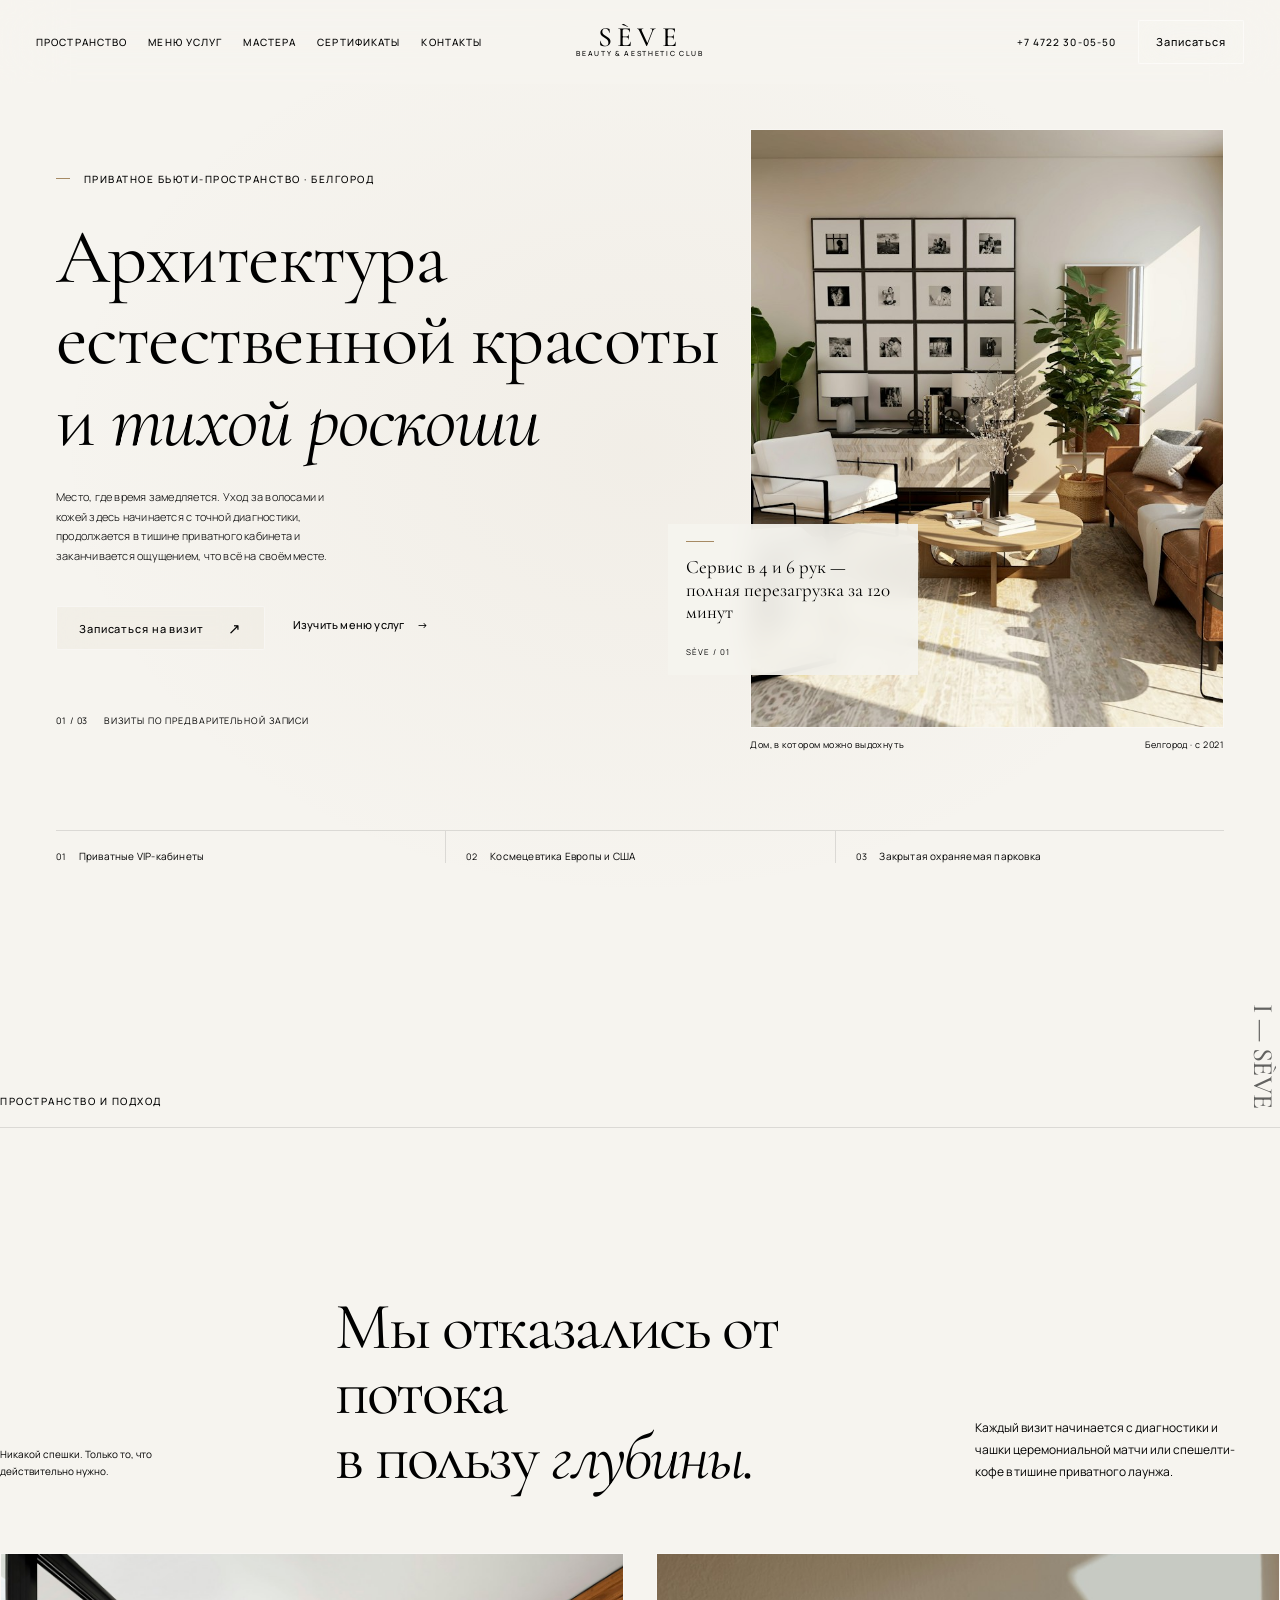
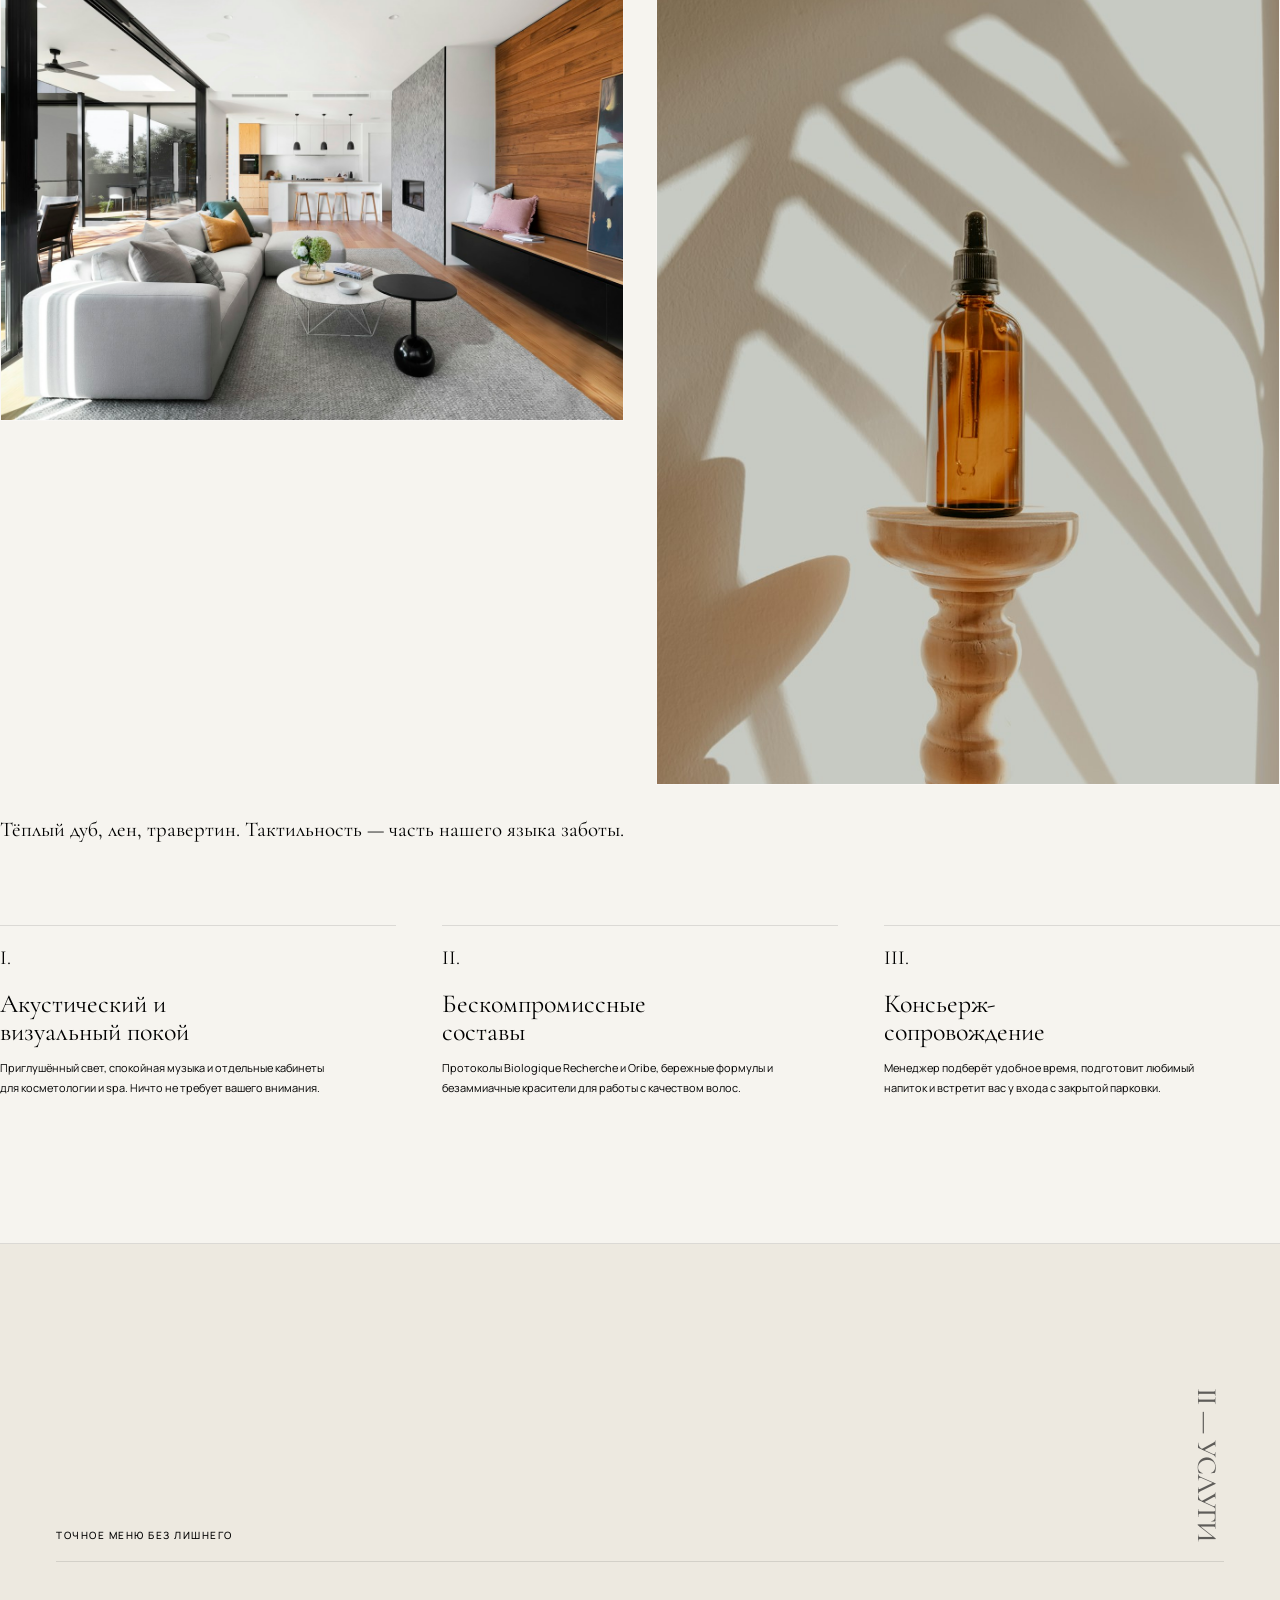
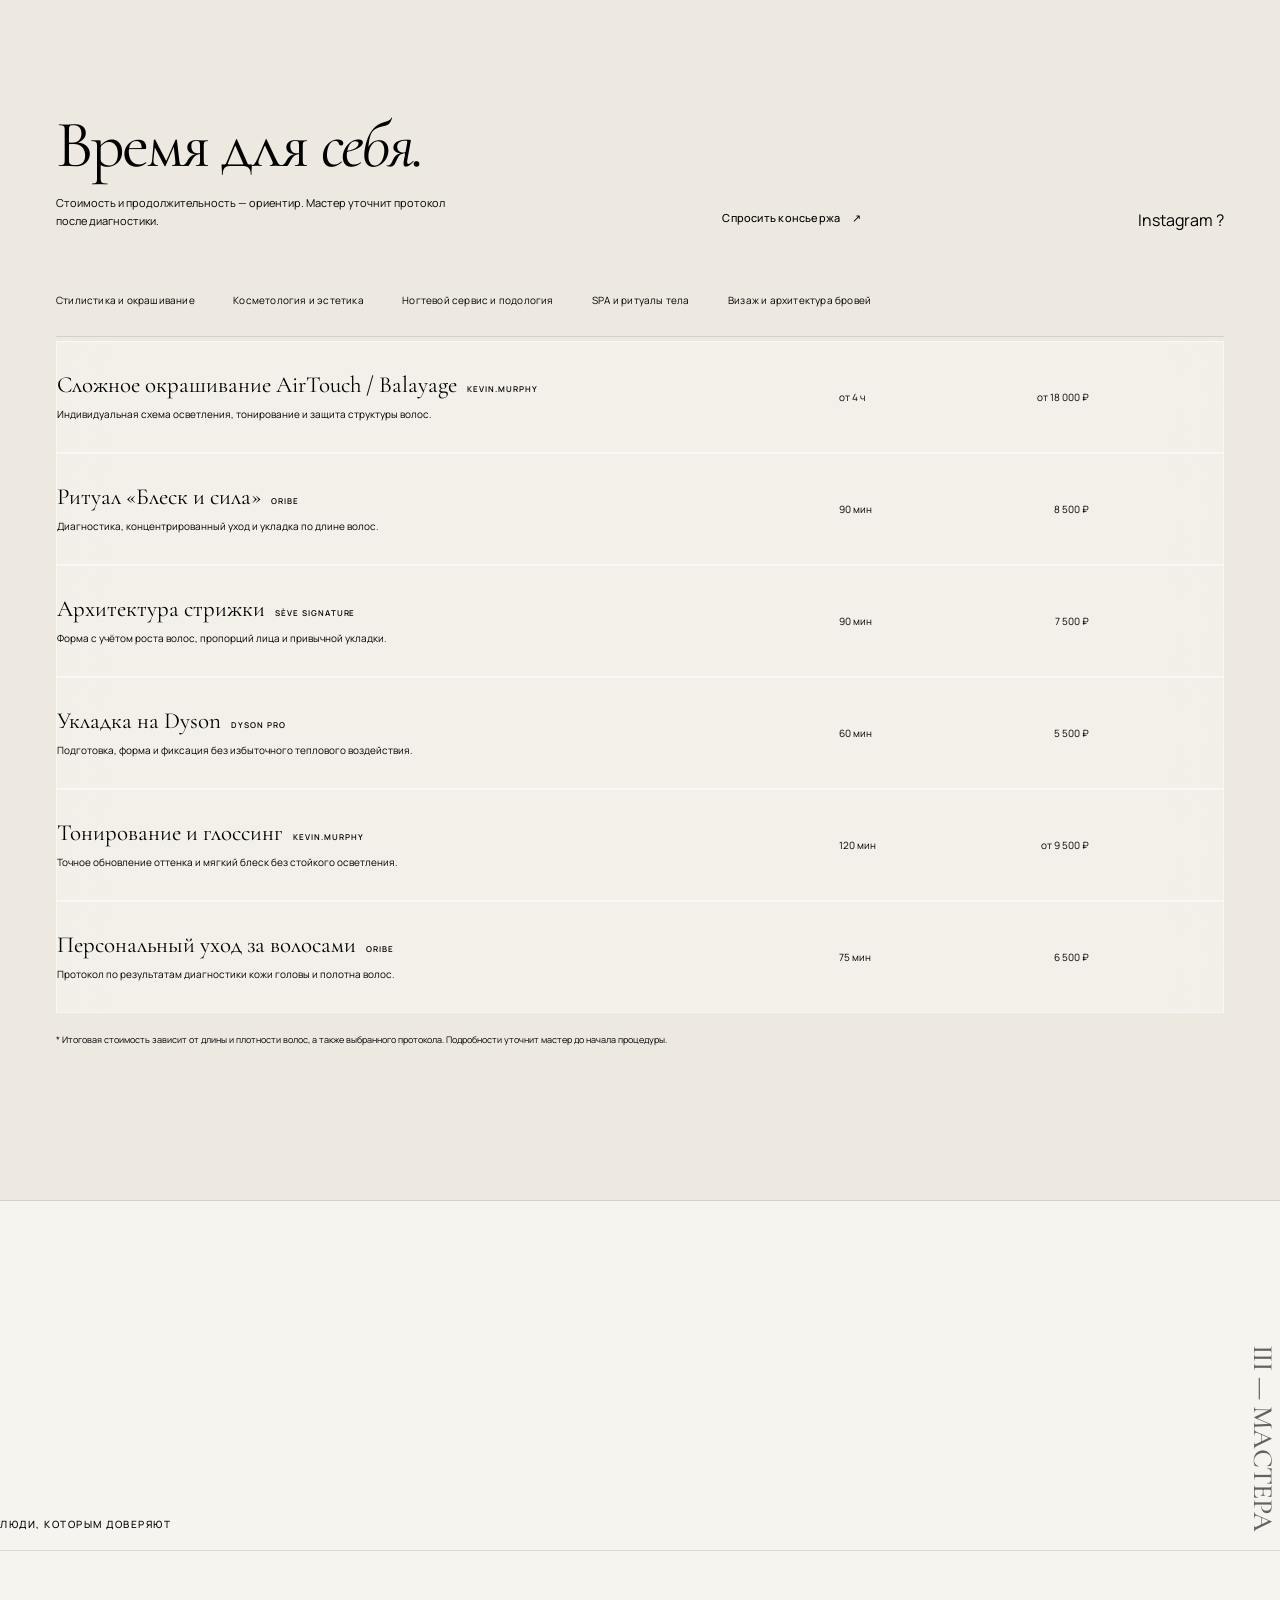
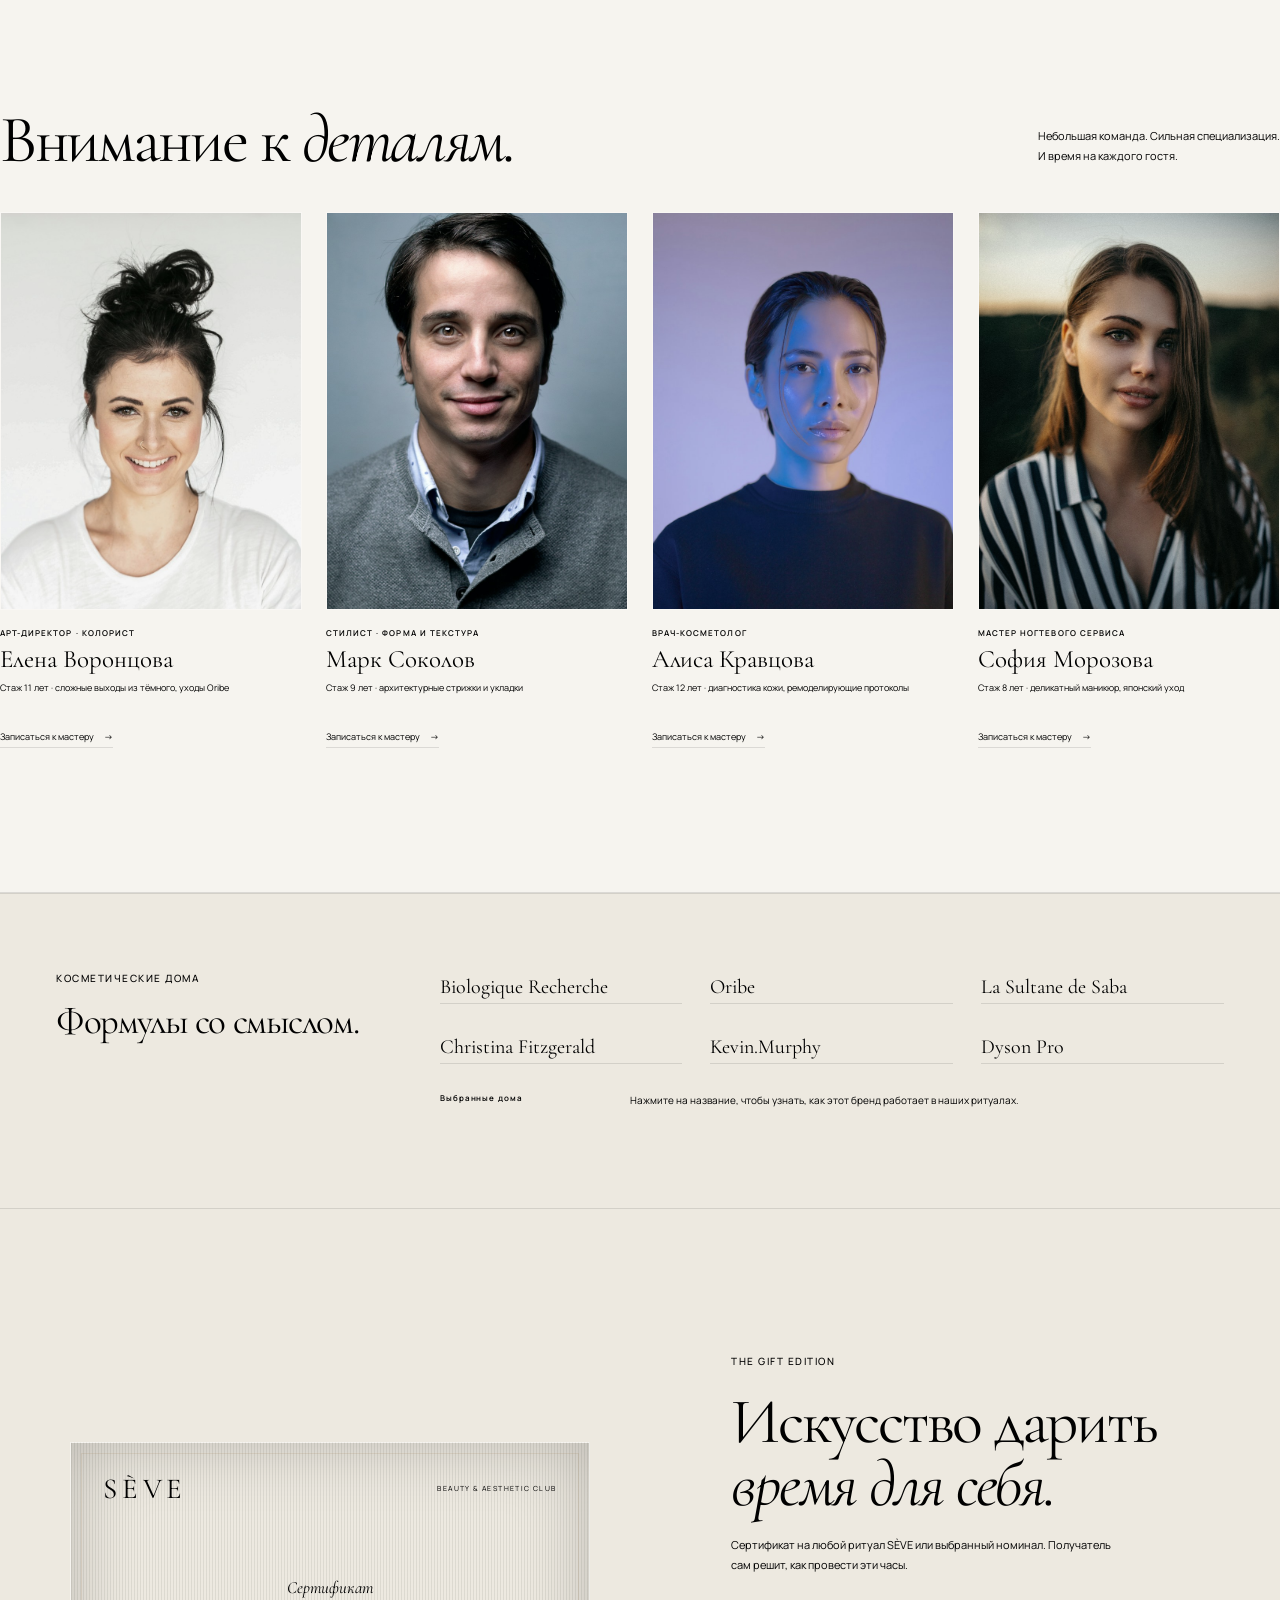
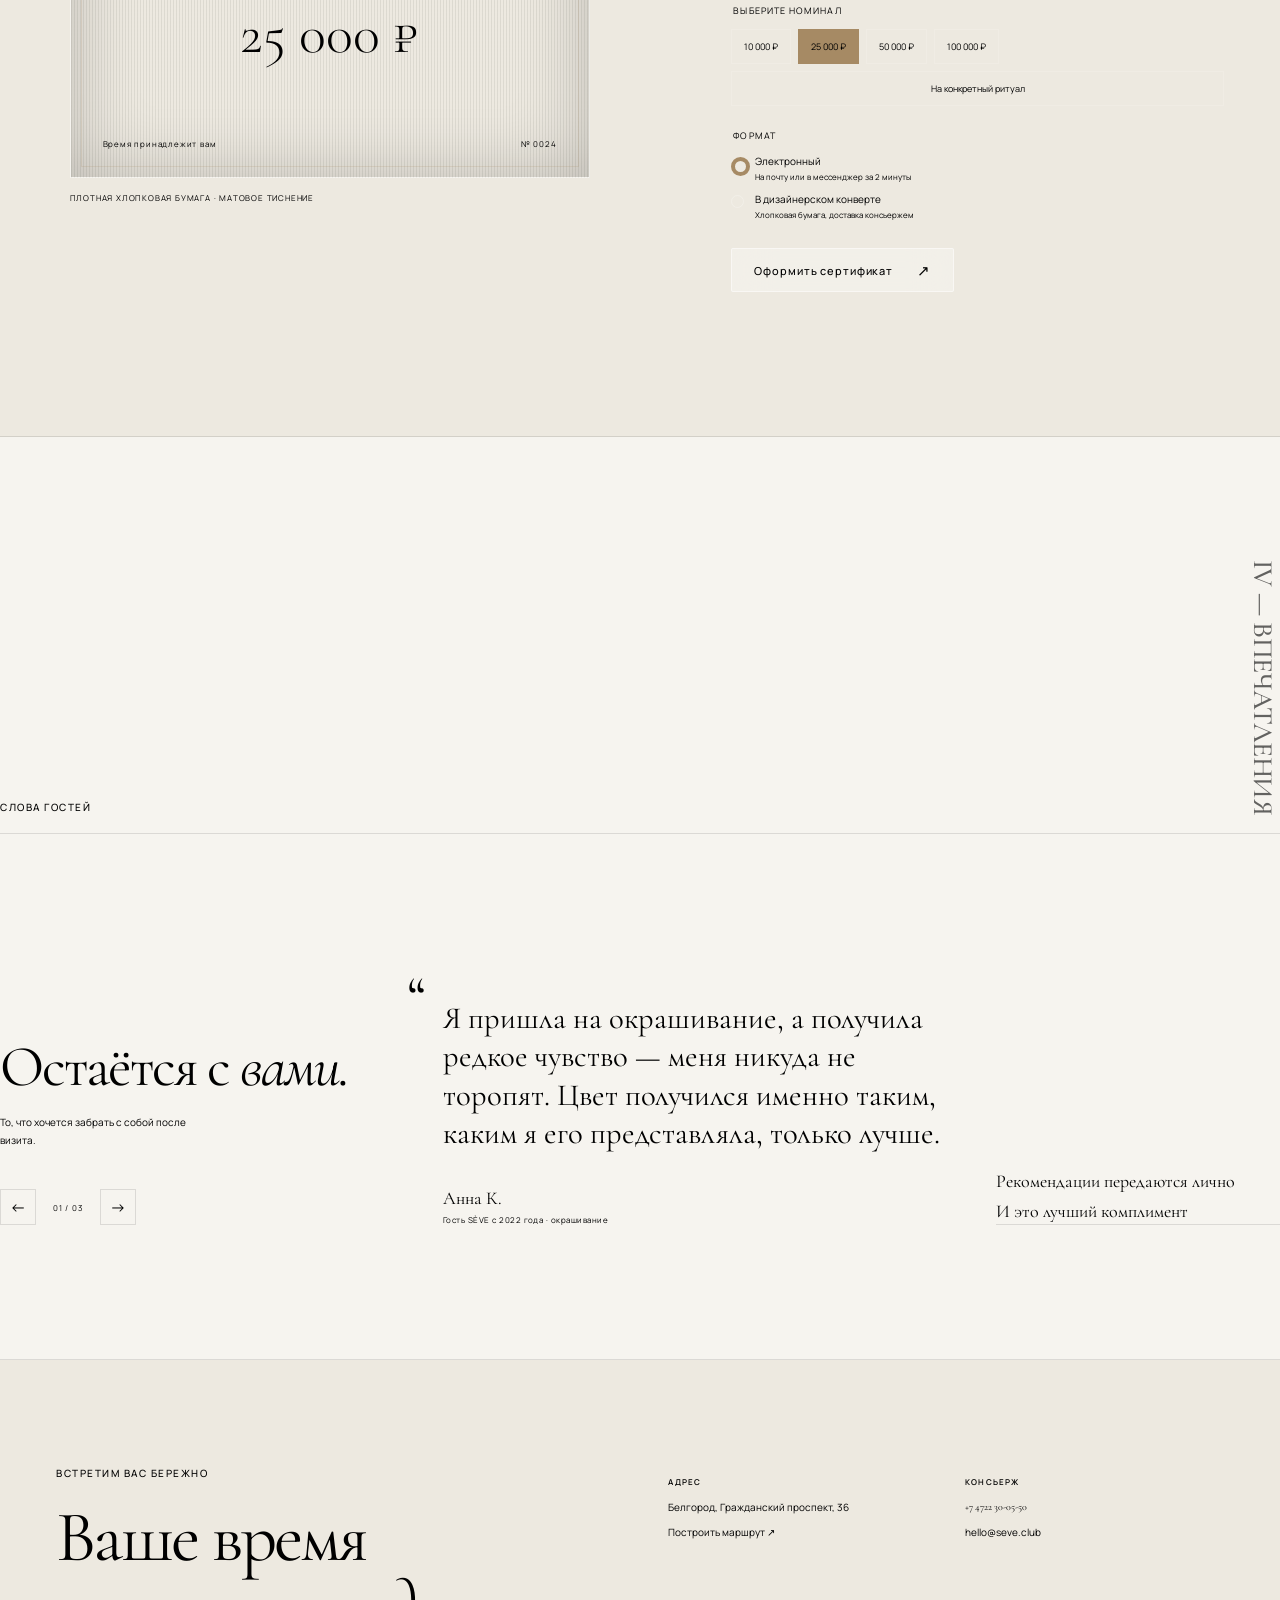
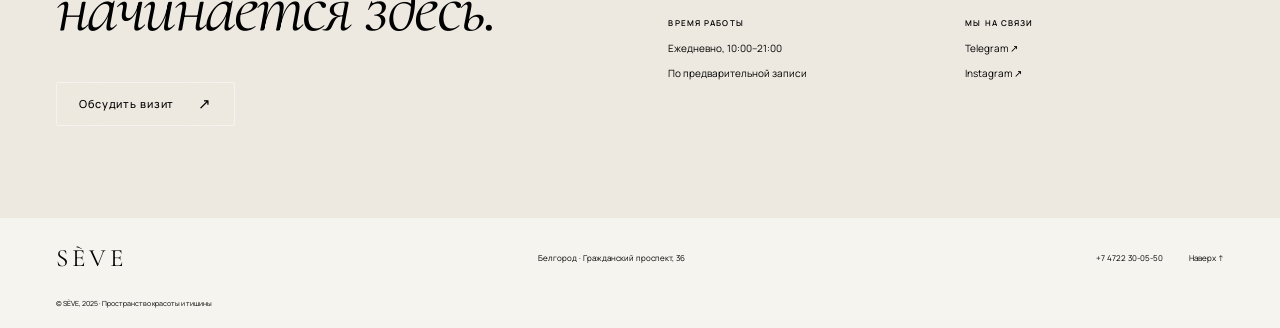
==== commit 470a7202: "Add local salon images for reliable rendering Co-authored-by: Copilot <223556219+Copilot@users.norep" ====
--- a/index.html
+++ b/index.html
@@ -104,7 +104,7 @@
         <div class="hero-visual">
           <div class="image-frame hero-image">
             <img
-              src="https://images.unsplash.com/photo-1600210492486-724fe5c67fb0?auto=format&amp;fit=crop&amp;w=1200&amp;q=85"
+              src="assets/images/hero-interior.jpg"
               alt="Светлый интерьер с натуральным камнем и мягким рассеянным светом"
               fetchpriority="high"
             />
@@ -149,7 +149,7 @@
         <div class="story-gallery">
           <figure class="image-frame story-wide">
             <img
-              src="https://images.unsplash.com/photo-1600607687939-ce8a6c25118c?auto=format&amp;fit=crop&amp;w=1500&amp;q=85"
+              src="assets/images/story-lounge.jpg"
               alt="Тихая гостиная в природных оттенках, дерево и фактурная штукатурка"
               loading="lazy"
             />
@@ -159,7 +159,7 @@
           </figure>
           <figure class="image-frame story-detail">
             <img
-              src="https://images.unsplash.com/photo-1608571423902-eed4a5ad8108?auto=format&amp;fit=crop&amp;w=900&amp;q=85"
+              src="assets/images/story-products.jpg"
               alt="Флаконы профессионального ухода на спокойном фоне"
               loading="lazy"
             />
@@ -259,7 +259,7 @@
           <article class="master">
             <div class="image-frame master-photo">
               <img
-                src="https://images.unsplash.com/photo-1580489944761-15a19d654956?auto=format&amp;fit=crop&amp;w=800&amp;q=85"
+                src="assets/images/master-elena.jpg"
                 alt="Портрет арт-директора Елены Воронцовой"
                 loading="lazy"
               />
@@ -280,7 +280,7 @@
           <article class="master">
             <div class="image-frame master-photo">
               <img
-                src="https://images.unsplash.com/photo-1500648767791-00dcc994a43e?auto=format&amp;fit=crop&amp;w=800&amp;q=85"
+                src="assets/images/master-mark.jpg"
                 alt="Портрет стилиста Марка Соколова"
                 loading="lazy"
               />
@@ -301,7 +301,7 @@
           <article class="master">
             <div class="image-frame master-photo">
               <img
-                src="https://images.unsplash.com/photo-1534528741775-53994a69daeb?auto=format&amp;fit=crop&amp;w=800&amp;q=85"
+                src="assets/images/master-alisa.jpg"
                 alt="Портрет косметолога Алисы Кравцовой"
                 loading="lazy"
               />
@@ -322,7 +322,7 @@
           <article class="master">
             <div class="image-frame master-photo">
               <img
-                src="https://images.unsplash.com/photo-1544005313-94ddf0286df2?auto=format&amp;fit=crop&amp;w=800&amp;q=85"
+                src="assets/images/master-sofia.jpg"
                 alt="Портрет мастера ногтевого сервиса Софии Морозовой"
                 loading="lazy"
               />
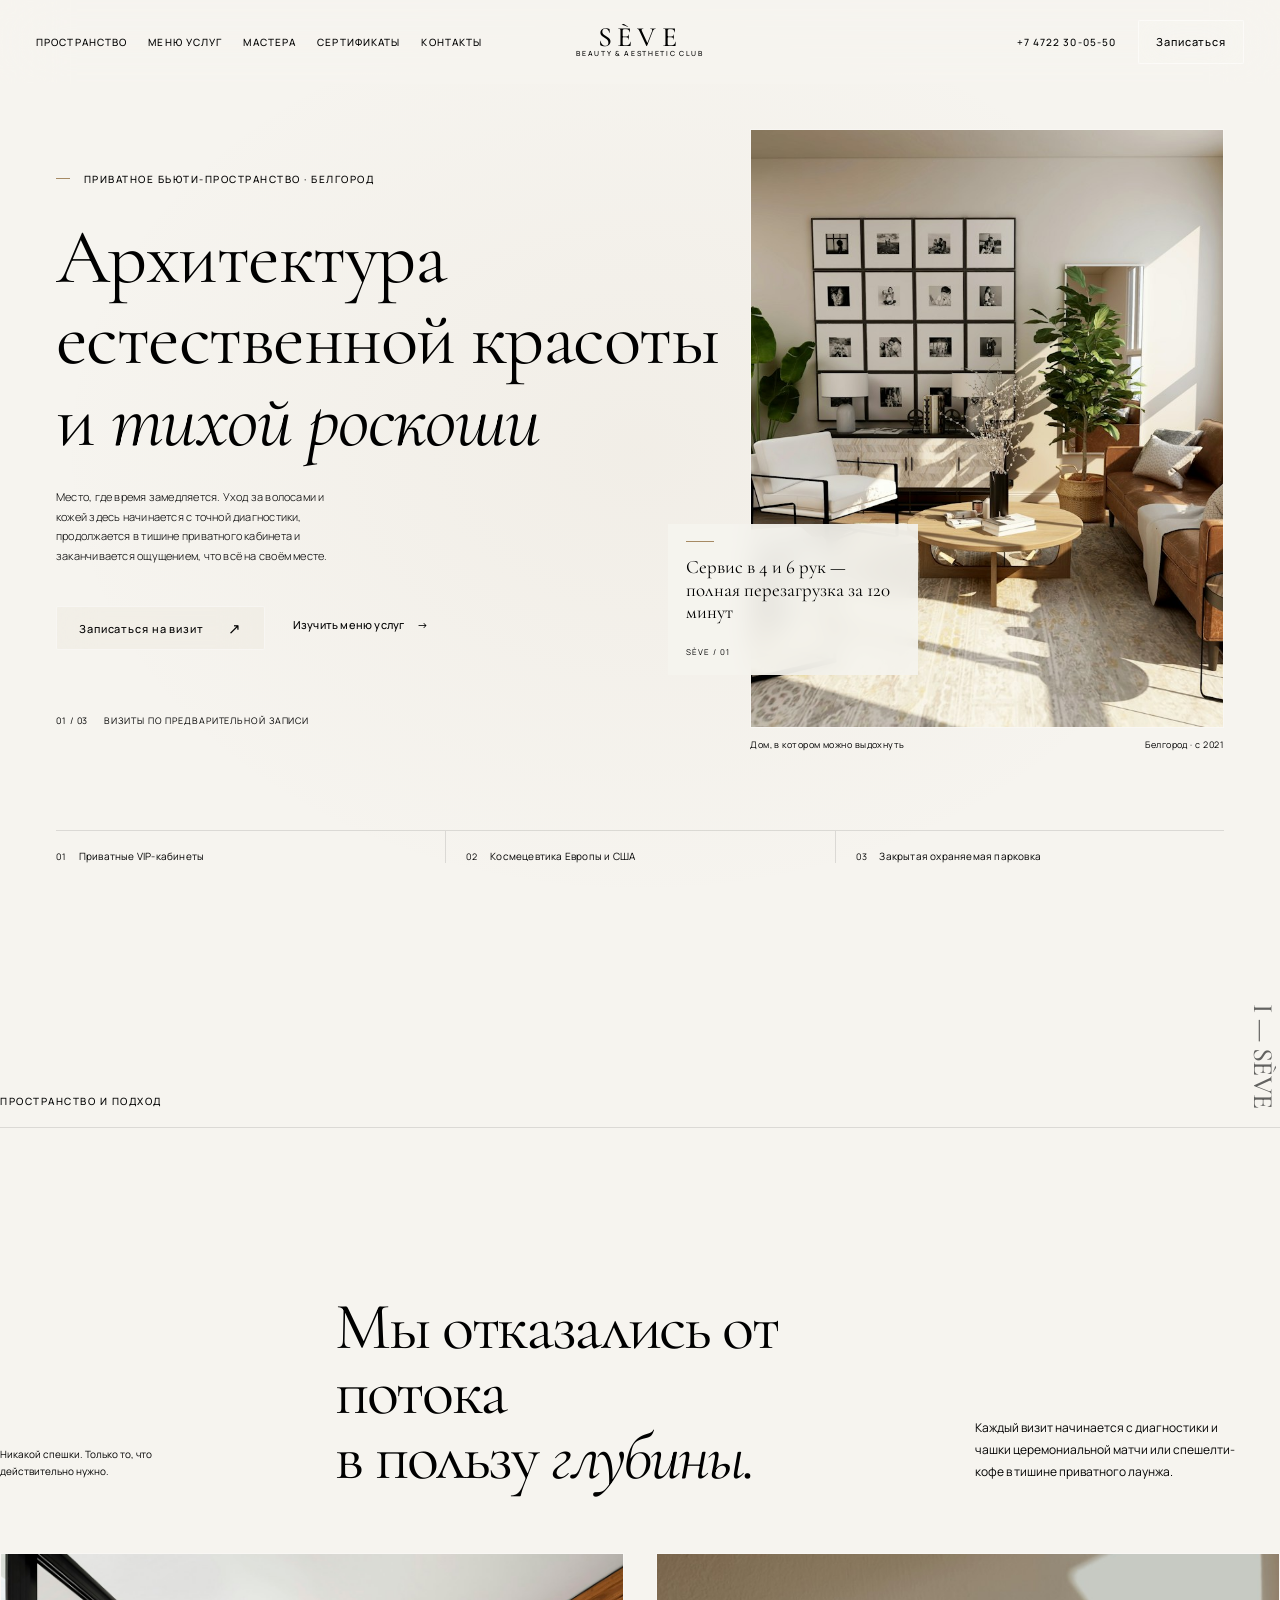
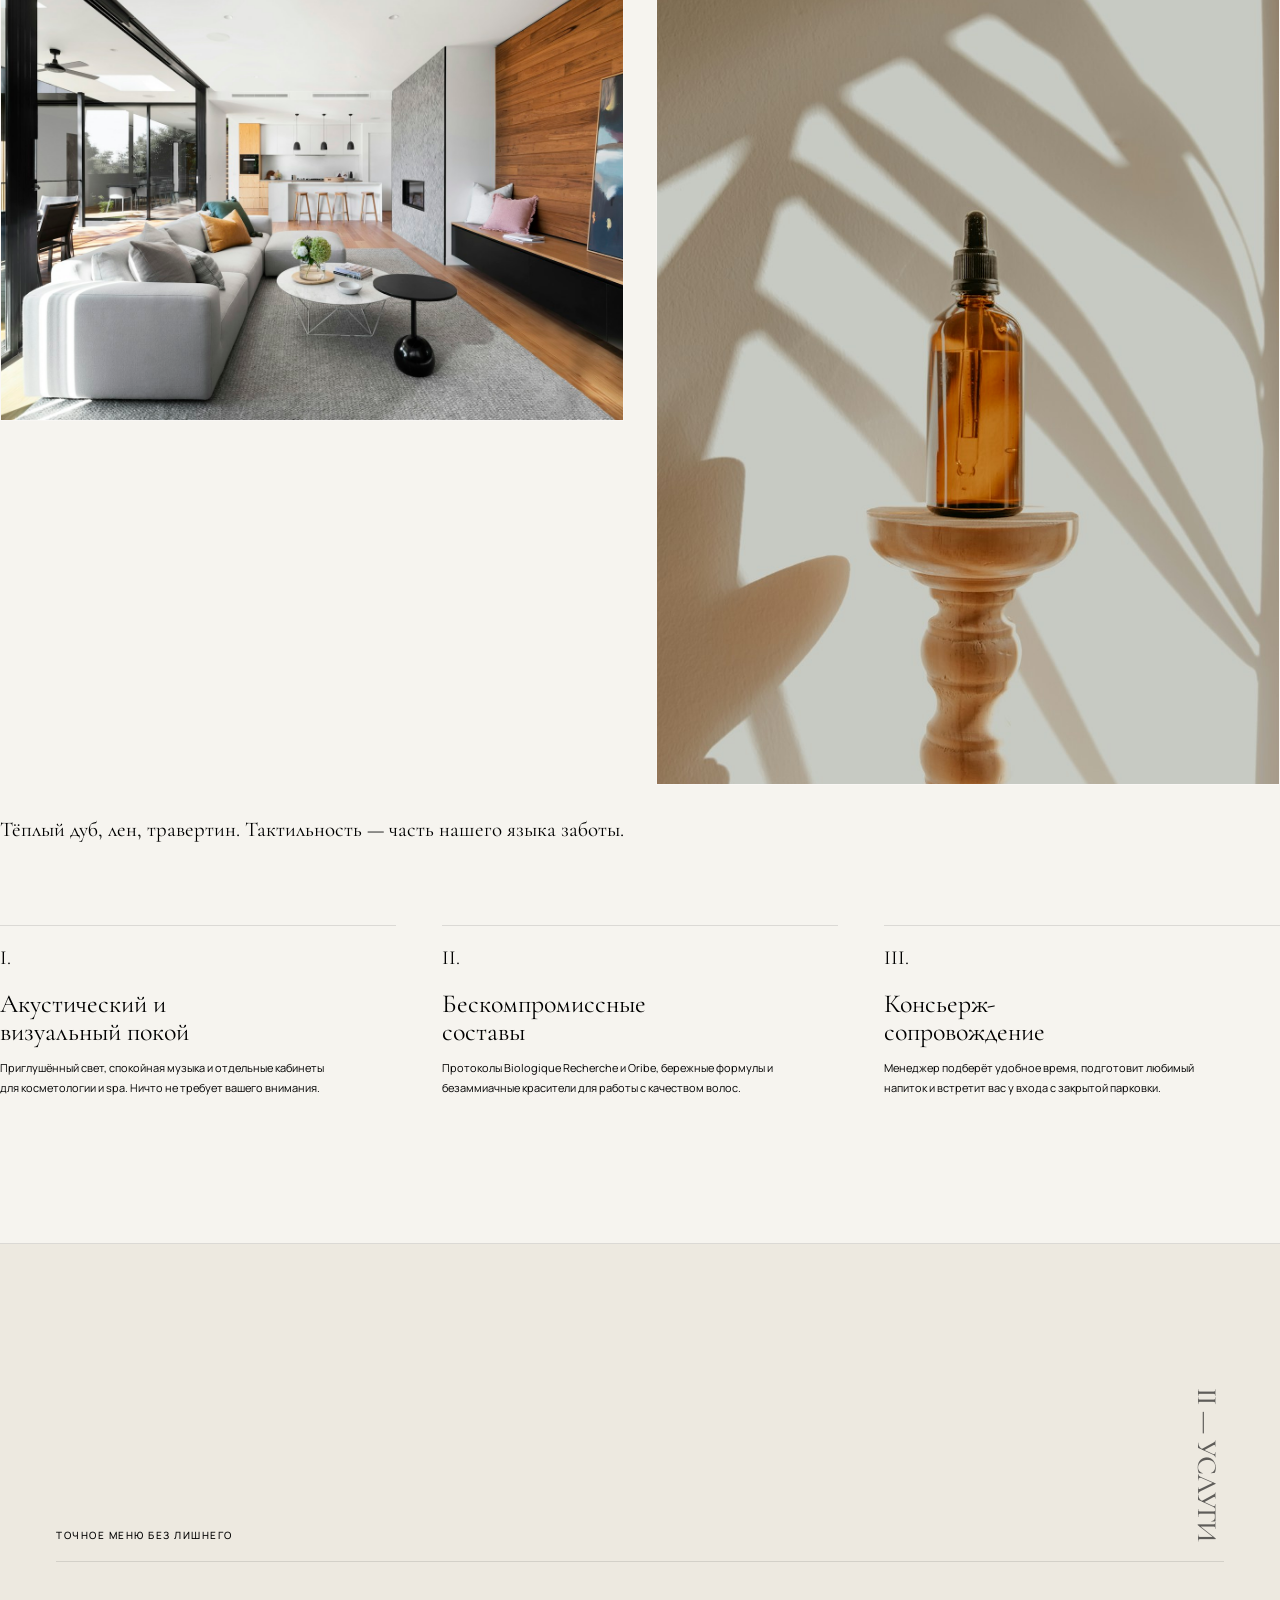
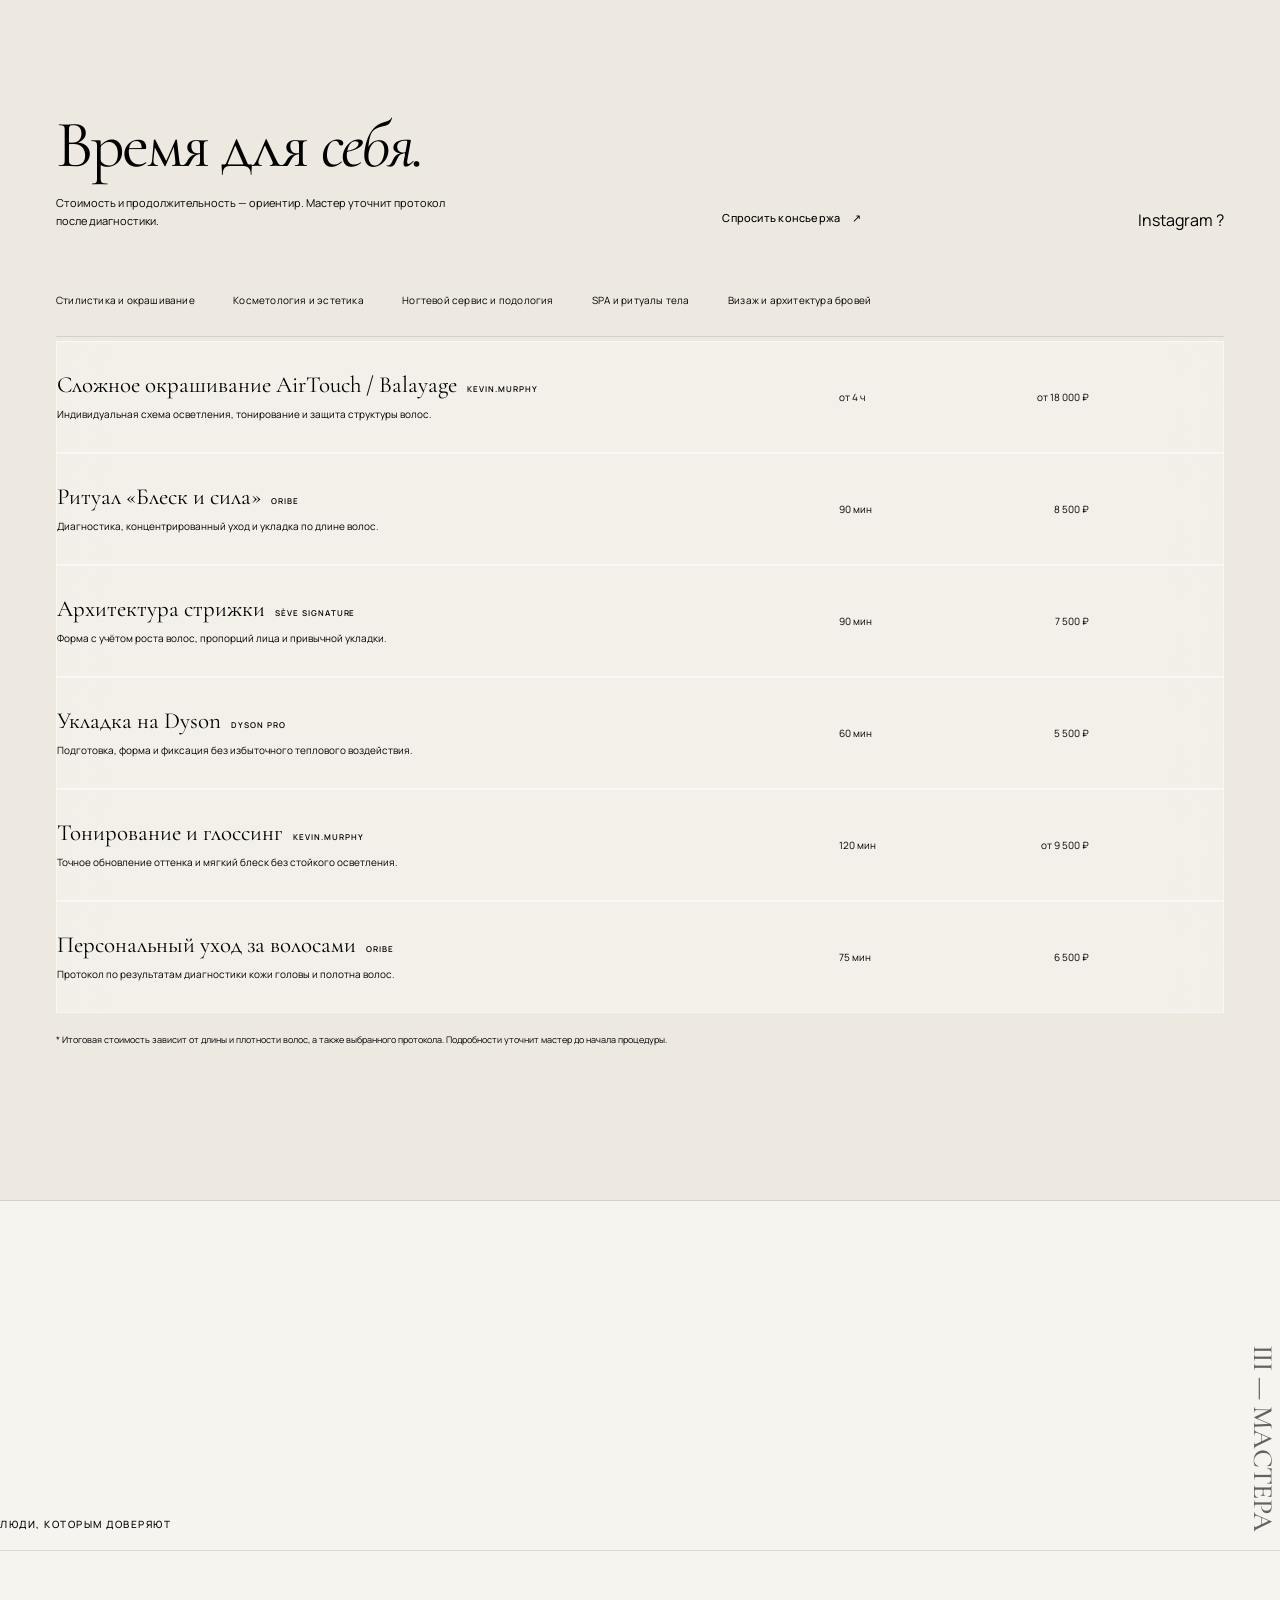
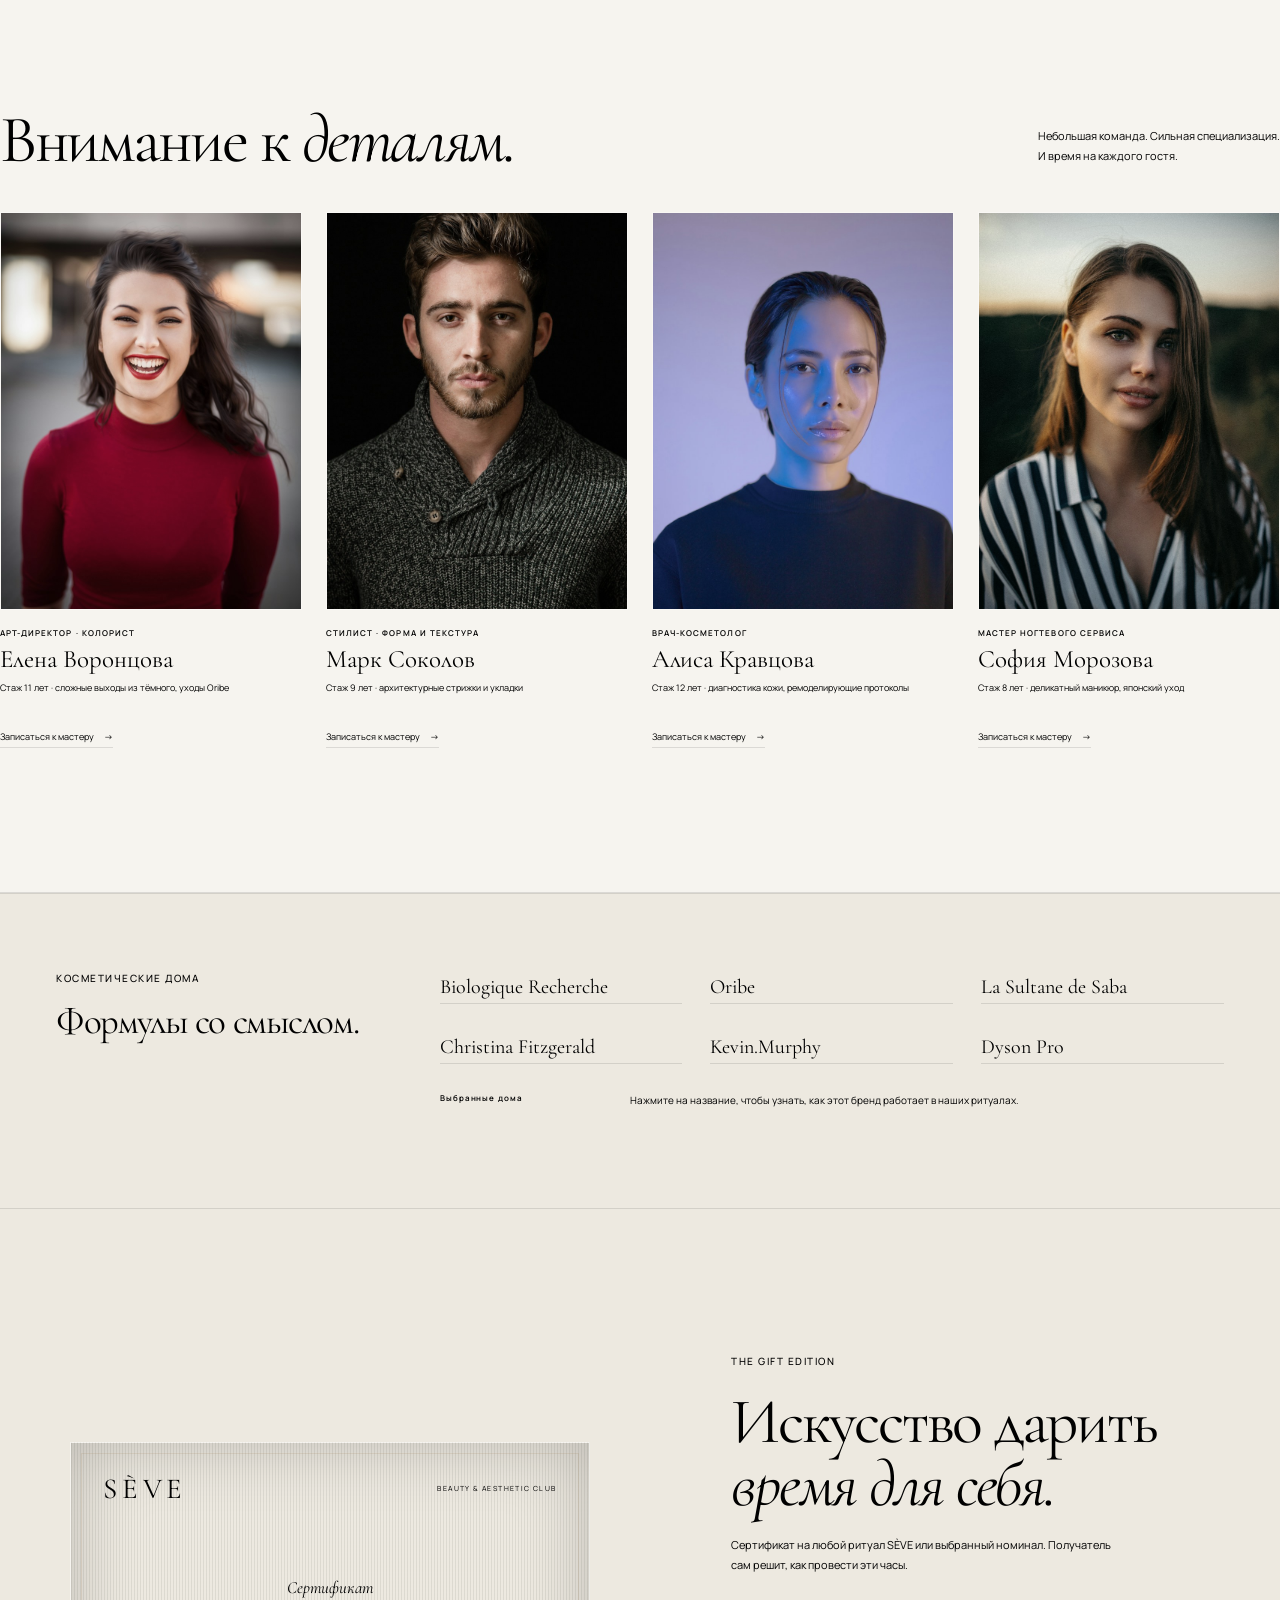
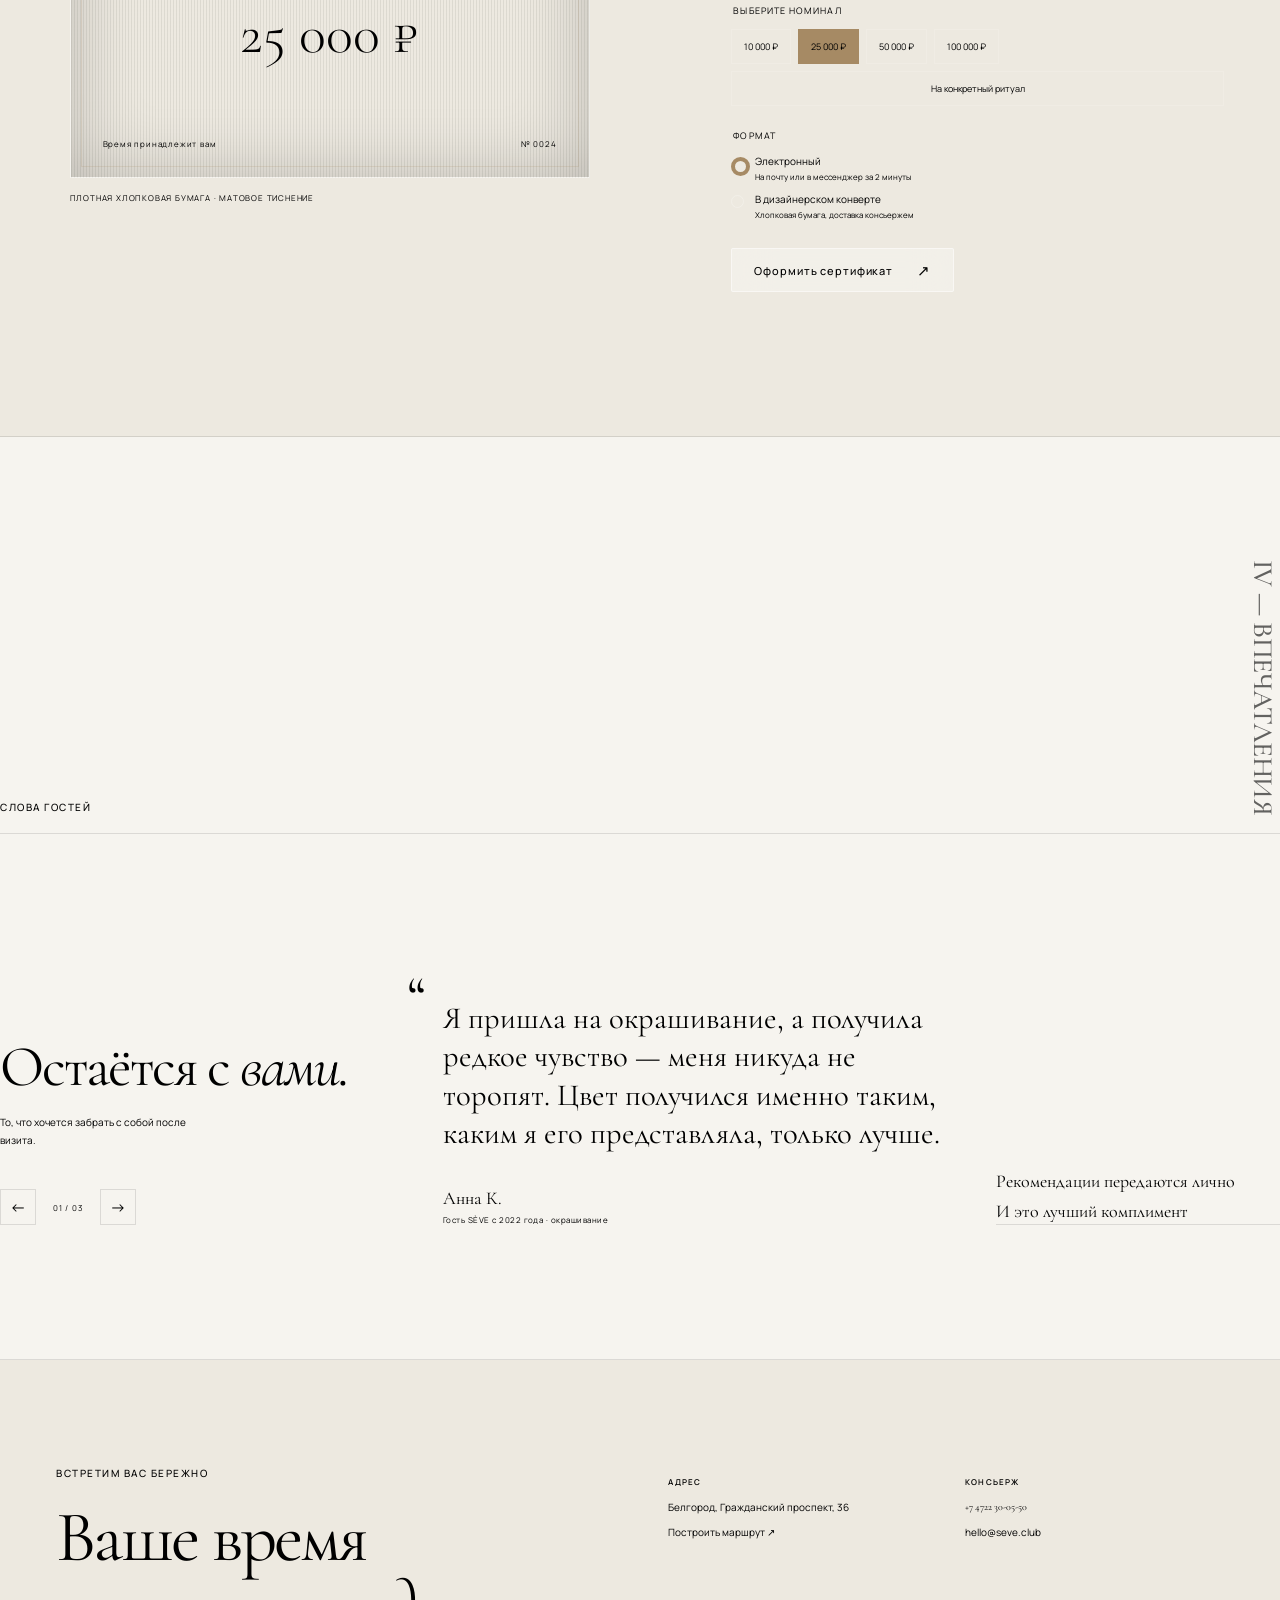
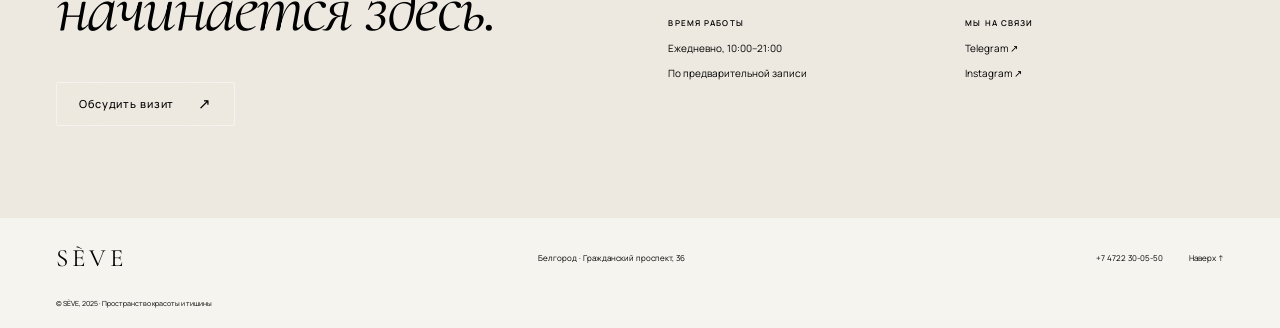
==== commit 1f555614: "Publish salon-v2 test and update master portraits Co-authored-by: Copilot <223556219+Copilot@users.n" ====
--- a/index.html
+++ b/index.html
@@ -259,7 +259,7 @@
           <article class="master">
             <div class="image-frame master-photo">
               <img
-                src="assets/images/master-elena.jpg"
+                src="assets/images/master-elena-new.jpg"
                 alt="Портрет арт-директора Елены Воронцовой"
                 loading="lazy"
               />
@@ -280,7 +280,7 @@
           <article class="master">
             <div class="image-frame master-photo">
               <img
-                src="assets/images/master-mark.jpg"
+                src="assets/images/master-mark-new.jpg"
                 alt="Портрет стилиста Марка Соколова"
                 loading="lazy"
               />
